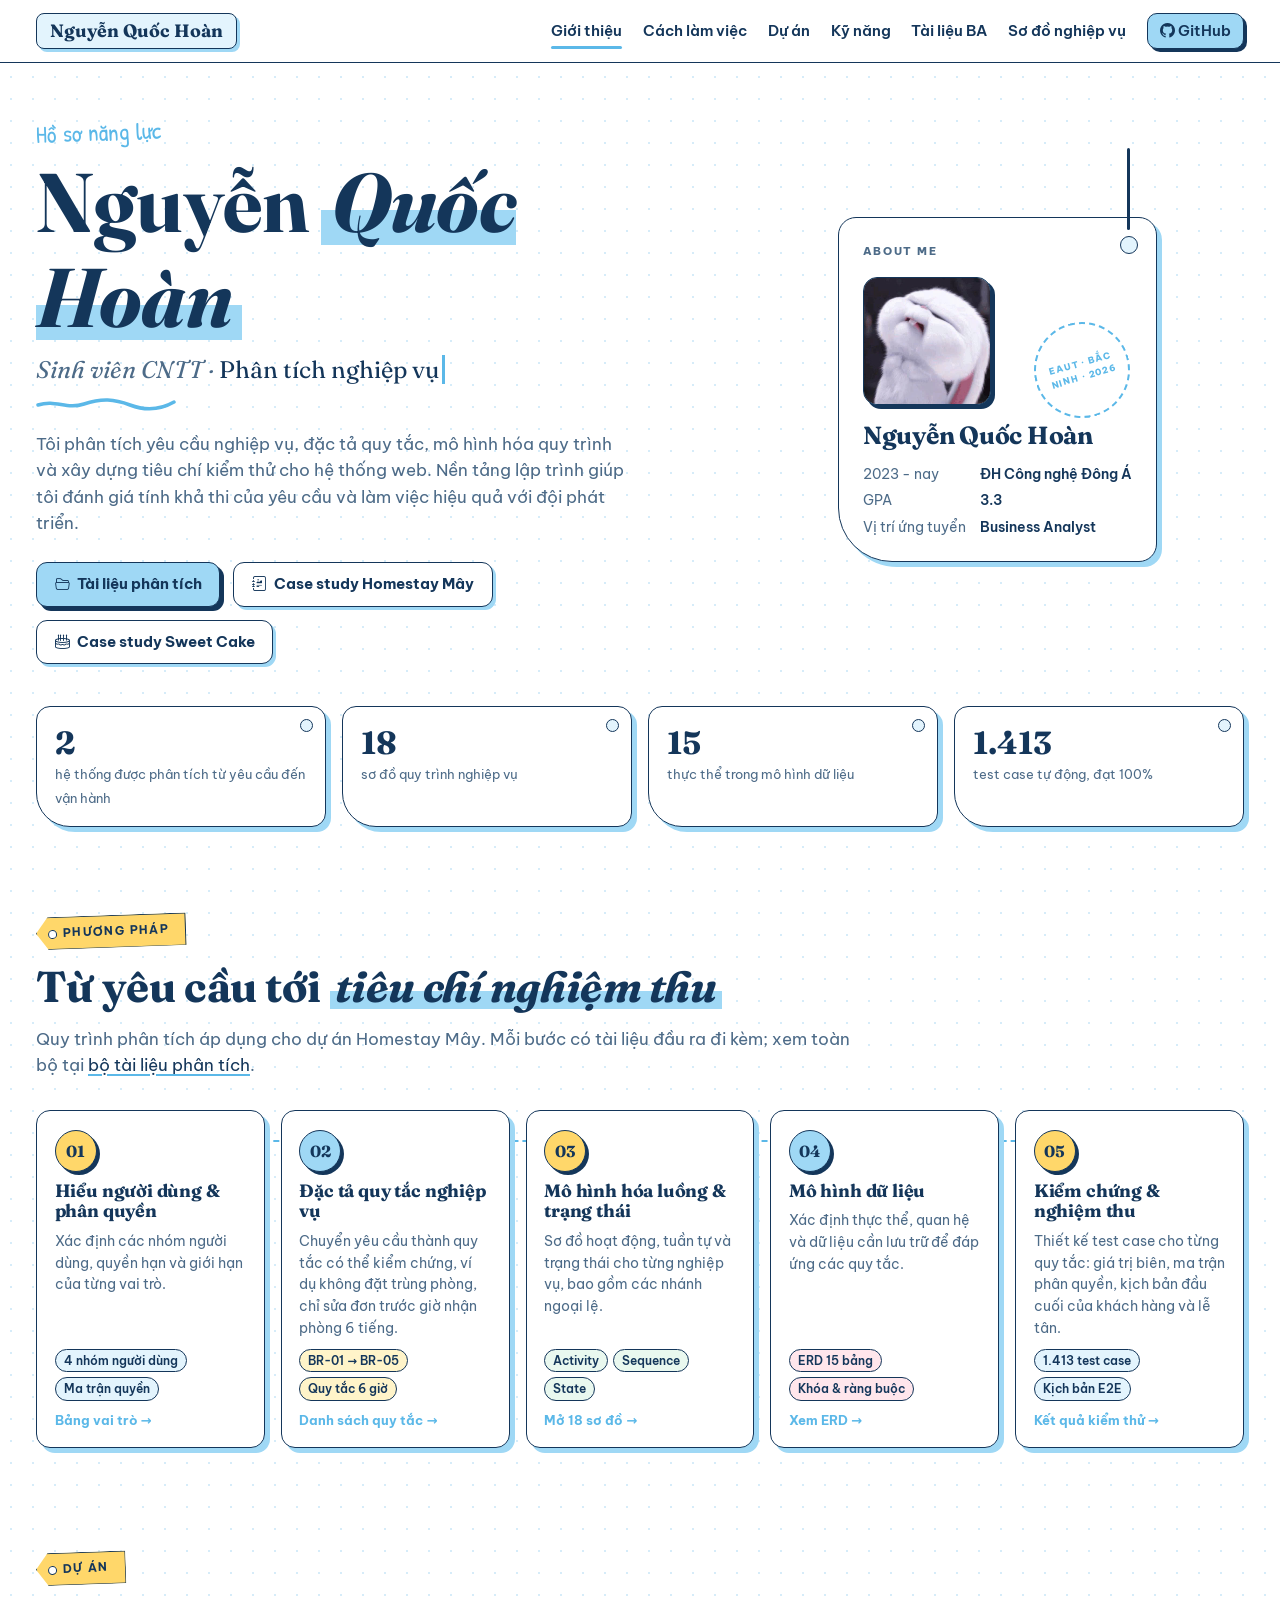
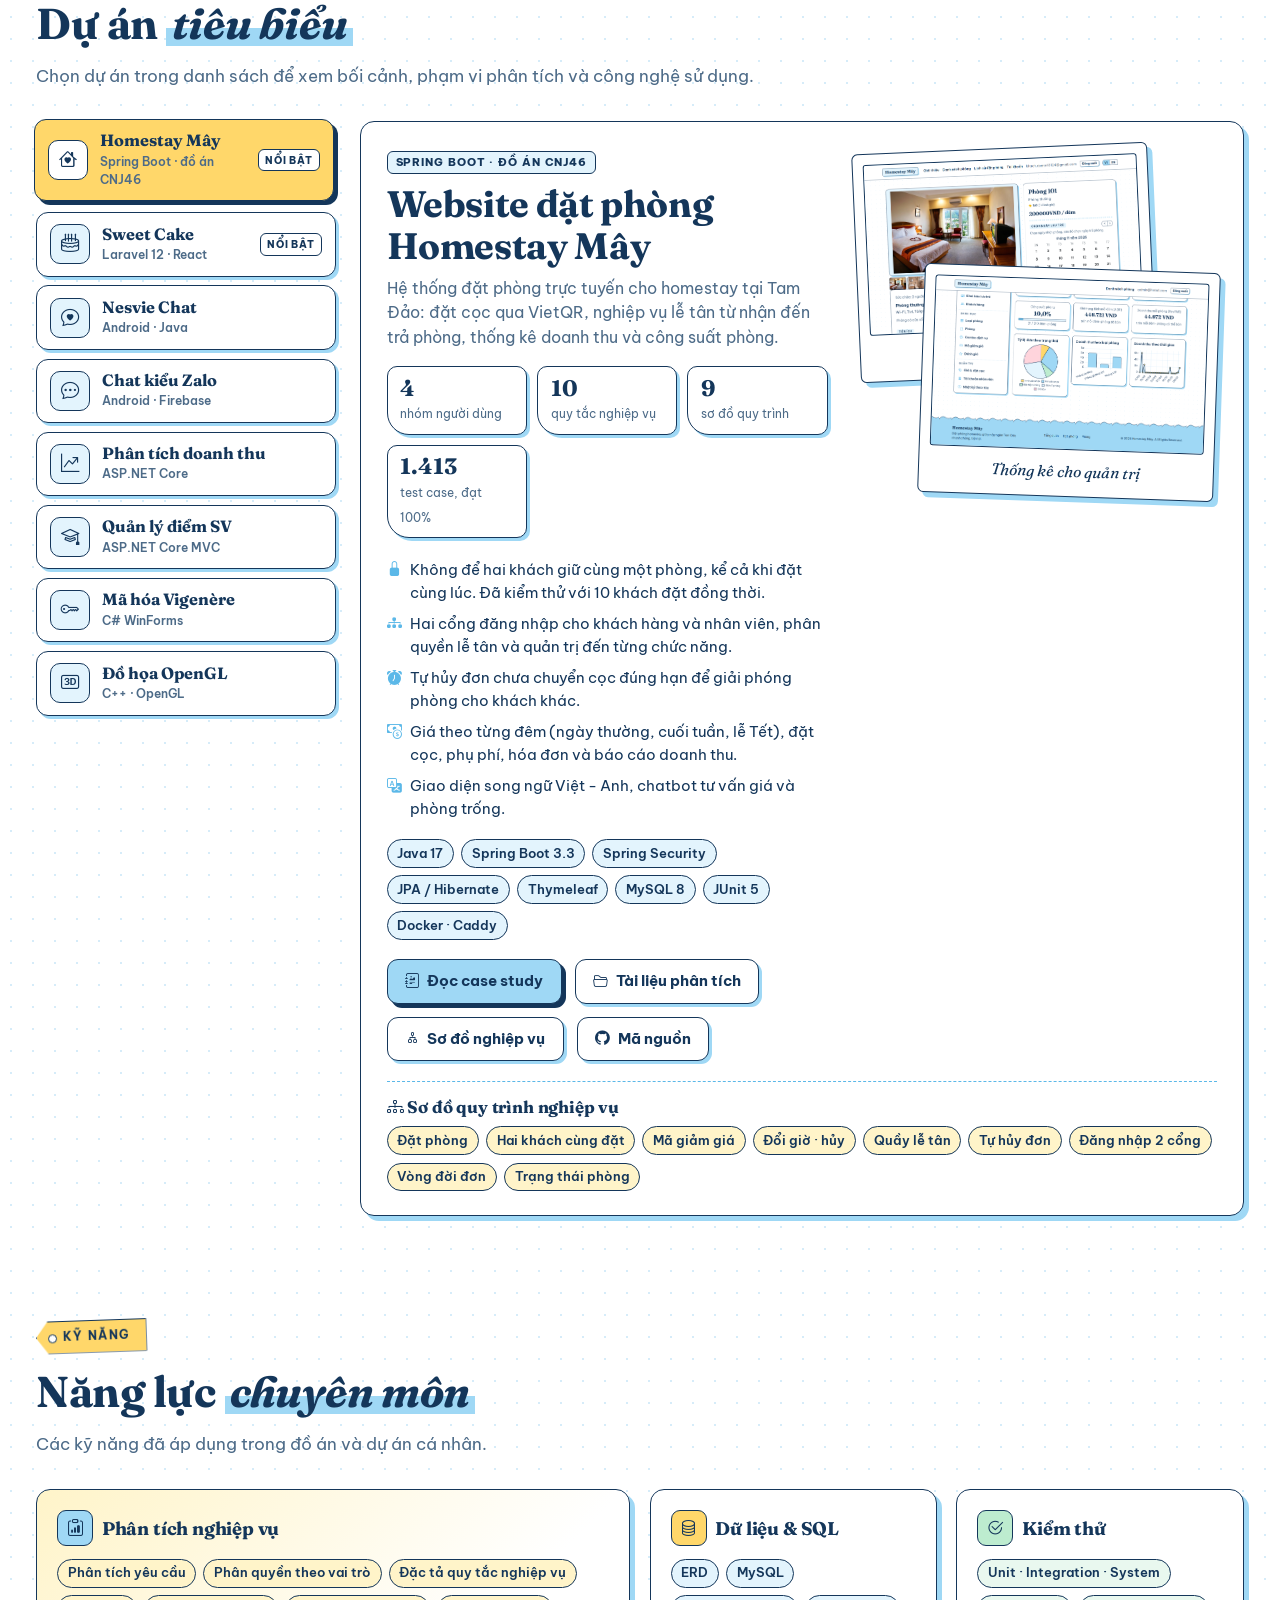
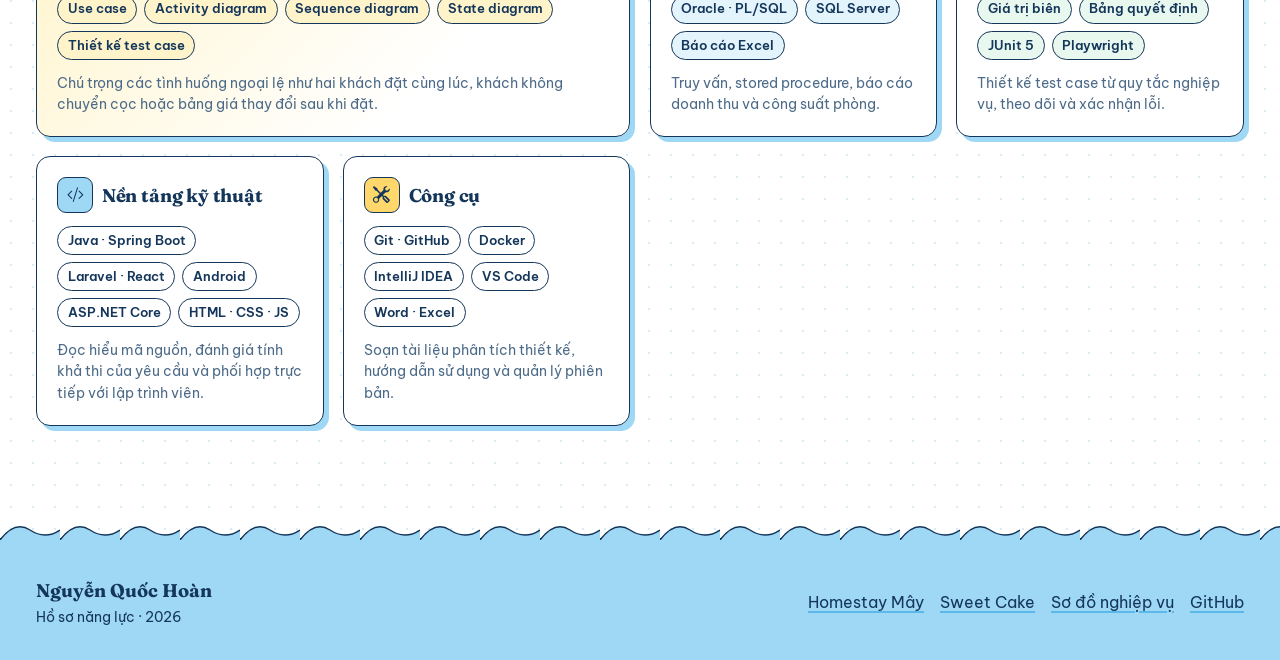
==== index.html @ 7da5fbe1 "Anh xem truoc khi chia se link (og-cover 1200x630) Co-Authored-By: Claude Opus 5.5 <noreply@anthropi" ====
<!DOCTYPE html>
<html lang="vi">
<head>
<meta charset="UTF-8">
<meta name="viewport" content="width=device-width, initial-scale=1">
<title>Nguyễn Quốc Hoàn · Hồ sơ năng lực</title>
<meta name="description" content="Phân tích yêu cầu, mô hình hóa quy trình, đặc tả và kiểm thử">
<meta property="og:type" content="website">
<meta property="og:title" content="Nguyễn Quốc Hoàn · Business Analyst">
<meta property="og:description" content="Phân tích yêu cầu, mô hình hóa quy trình, đặc tả và kiểm thử">
<meta property="og:url" content="https://ngynquchn2511.github.io/">
<meta property="og:image" content="https://ngynquchn2511.github.io/assets/img/og-cover.png">
<meta property="og:image:width" content="1200">
<meta property="og:image:height" content="630">
<meta name="twitter:card" content="summary_large_image">
<link rel="preconnect" href="https://fonts.googleapis.com">
<link href="https://fonts.googleapis.com/css2?family=Fraunces:ital,opsz,wght@0,9..144,600;0,9..144,700;1,9..144,600;1,9..144,700&family=Be+Vietnam+Pro:wght@400;500;600;700;800&family=Patrick+Hand&display=swap" rel="stylesheet">
<link href="https://cdn.jsdelivr.net/npm/bootstrap-icons@1.11.3/font/bootstrap-icons.min.css" rel="stylesheet">
<link href="assets/css/site.css" rel="stylesheet">
<style>
    /* ---------- Hero ---------- */
    .hero { display: grid; grid-template-columns: minmax(0, 1.15fr) minmax(0, .85fr); gap: 3rem; align-items: center; padding: 3.2rem 0 2.6rem; scroll-margin-top: 80px; }
    @media (max-width: 900px) { .hero { grid-template-columns: 1fr; min-height: 0; gap: 2.4rem; } }
    .hello { font-family: var(--hand); font-size: 1.5rem; color: var(--baby-deep); transform: rotate(-2deg); display: inline-block; }
    .hero h1 { font-size: clamp(2.7rem, 7vw, 5.2rem); margin: .2rem 0 .3rem; }
    .role { font-family: var(--display); font-style: italic; font-size: clamp(1.15rem, 2.4vw, 1.5rem); color: var(--ink-soft); }
    .typing { color: var(--ink); font-style: normal; border-right: 3px solid var(--baby-deep); padding-right: 3px; animation: caret .8s step-end infinite; }
    @keyframes caret { 50% { border-color: transparent; } }
    .hero p.lead { font-size: 1.07rem; color: var(--ink-soft); max-width: 590px; margin: 1.2rem 0 1.6rem; }
    .hero p.lead b { color: var(--ink); }
    .ctas { display: flex; flex-wrap: wrap; gap: .8rem; }

    /* The sinh vien kieu the chia khoa phong */
    .idcard { position: relative; max-width: 380px; margin: 0 auto; padding: 1.6rem 1.5rem 1.4rem; border-radius: 18px 18px 18px 54px; transform: rotate(2deg); }
    .idcard::before { content: ''; position: absolute; top: 18px; right: 18px; width: 16px; height: 16px; border-radius: 50%; border: var(--line); background: var(--baby-soft); }
    .idcard .strap { position: absolute; top: -70px; right: 26px; width: 3px; height: 82px; background: var(--ink); border-radius: 2px; }
    .idcard .hd { font-size: .7rem; font-weight: 800; letter-spacing: .14em; text-transform: uppercase; color: var(--ink-soft); }
    .avatar { width: 128px; height: 128px; margin: 1rem 0 1rem; border: var(--line); border-radius: 14px; background: var(--baby);
        display: grid; place-items: center; font-family: var(--display); font-size: 3.2rem; font-weight: 700; box-shadow: 4px 4px 0 var(--ink); overflow: hidden; }
    .avatar img { width: 100%; height: 100%; object-fit: cover; }
    .idcard h3 { font-size: 1.55rem; }
    .idcard dl { display: grid; grid-template-columns: auto 1fr; gap: .3rem .9rem; margin: .9rem 0 0; font-size: .88rem; }
    .idcard dt { color: var(--ink-soft); }
    .idcard dd { margin: 0; font-weight: 600; }
    .idcard .stamp { position: absolute; right: 26px; top: 104px; width: 96px; height: 96px; border-radius: 50%; display: grid; place-items: center; text-align: center;
        padding: 12px; font-size: .56rem; font-weight: 800; letter-spacing: .12em; color: var(--baby-deep); border: 2.5px dashed var(--baby-deep);
        background: rgba(255,255,255,.88); transform: rotate(-16deg); }

    /* ---------- Ky nang ---------- */
    .skills { display: grid; grid-template-columns: repeat(auto-fit, minmax(270px, 1fr)); gap: 1.2rem; }
    .skill { padding: 1.25rem 1.25rem 1.3rem; }
    .skill h3 { font-size: 1.15rem; display: flex; align-items: center; gap: .55rem; margin-bottom: .8rem; }
    .skill h3 i { width: 36px; height: 36px; display: grid; place-items: center; border-radius: 9px; border: var(--line); background: var(--baby); font-size: 1.05rem; }
    .skill:nth-child(3n+2) h3 i { background: var(--sun); }
    .skill:nth-child(3n) h3 i { background: var(--mint); }
    .skill p { font-size: .86rem; color: var(--ink-soft); margin: .8rem 0 0; }

    /* ---------- Du an noi bat ---------- */
    .feature { display: grid; grid-template-columns: minmax(0, 1fr) minmax(0, 1fr); gap: 2rem; padding: 1.6rem; align-items: center; }
    @media (max-width: 900px) { .feature { grid-template-columns: 1fr; } }
    .feature h3 { font-size: clamp(1.8rem, 3.6vw, 2.4rem); margin: .6rem 0 .5rem; }
    .feature p { color: var(--ink-soft); margin: 0 0 1rem; }
    .feature ul { list-style: none; padding: 0; margin: 0 0 1.3rem; display: grid; gap: .5rem; font-size: .93rem; }
    .feature li { display: grid; grid-template-columns: auto 1fr; gap: .55rem; }
    .feature li i { color: var(--baby-deep); }
    .feature .shots { position: relative; min-height: 340px; }
    .feature .shots .polaroid { position: absolute; width: 78%; }
    .feature .shots .a { left: 0; top: 0; transform: rotate(-3deg); }
    .feature .shots .b { right: 0; bottom: 0; transform: rotate(2.5deg); }
    @media (max-width: 560px) { .feature .shots { min-height: 250px; } }

    /* ---------- Du an khac ---------- */
    .projects { display: grid; grid-template-columns: repeat(auto-fill, minmax(280px, 1fr)); gap: 1.3rem; }
    .proj { position: relative; padding: 1.3rem 1.25rem 1.2rem; display: flex; flex-direction: column; gap: .65rem; transition: transform .2s, box-shadow .2s; }
    .proj:hover { transform: translate(-3px, -3px); box-shadow: var(--pop-hover); }
    .proj .top-row { display: flex; align-items: center; justify-content: space-between; gap: .5rem; }
    .proj .ic { width: 44px; height: 44px; display: grid; place-items: center; border-radius: 11px; border: var(--line); font-size: 1.25rem; background: var(--baby-soft); }
    .proj h3 { font-size: 1.2rem; }
    .proj p { margin: 0; font-size: .9rem; color: var(--ink-soft); flex: 1; }
    .proj .chips { gap: .35rem; }
    .proj .chip { font-size: .72rem; padding: .14rem .5rem; }
    .proj a.more { font-size: .82rem; font-weight: 700; text-decoration: none; color: var(--baby-deep); }

    /* ---------- Hoc van + lien he ---------- */
    .two { display: grid; grid-template-columns: repeat(auto-fit, minmax(300px, 1fr)); gap: 1.3rem; }
    .edu { padding: 1.4rem 1.4rem 1.3rem; }
    .edu .yr { font-family: var(--hand); font-size: 1.15rem; color: var(--baby-deep); }
    .edu h3 { font-size: 1.3rem; margin: .2rem 0 .3rem; }
    .edu p { margin: 0; color: var(--ink-soft); font-size: .93rem; }
    .contact { padding: 1.4rem; }
    .contact h3 { font-size: 1.3rem; margin-bottom: .9rem; }
    .contact a.row { display: flex; align-items: center; gap: .8rem; padding: .7rem .8rem; margin-bottom: .6rem; border: var(--line); border-radius: 11px;
        text-decoration: none; background: var(--paper); box-shadow: 3px 3px 0 var(--baby); transition: transform .12s, box-shadow .12s, background .15s; }
    .contact a.row:hover { background: var(--baby-soft); transform: translate(-2px, -2px); box-shadow: 5px 5px 0 var(--baby-deep); color: var(--ink); }
    .contact a.row i { font-size: 1.2rem; width: 26px; text-align: center; }
    .contact a.row span { font-weight: 600; word-break: break-all; }
    .contact a.row small { display: block; font-weight: 500; color: var(--ink-soft); font-size: .76rem; }

    /* ---------- Chon du an ---------- */
    .pj { display: grid; grid-template-columns: 300px minmax(0, 1fr); gap: 1.5rem; align-items: start; }
    @media (max-width: 900px) { .pj { grid-template-columns: 1fr; } }
    .pj-list { display: grid; gap: .55rem; position: sticky; top: 80px; }
    @media (max-width: 900px) { .pj-list { position: static; display: flex; overflow-x: auto; padding-bottom: .4rem; } }
    .pj-btn { font: inherit; text-align: left; display: grid; grid-template-columns: auto 1fr auto; gap: .1rem .75rem; align-items: center; padding: .7rem .8rem;
        background: var(--paper); color: var(--ink); border: var(--line); border-radius: 12px; box-shadow: 3px 3px 0 var(--baby); cursor: pointer;
        transition: transform .12s, box-shadow .12s, background .15s; }
    @media (max-width: 900px) { .pj-btn { flex: none; min-width: 230px; } }
    .pj-btn:hover { background: var(--baby-soft); transform: translate(-1px, -1px); box-shadow: 4px 4px 0 var(--baby-deep); }
    .pj-btn[aria-selected="true"] { background: var(--sun); box-shadow: 4px 4px 0 var(--ink); transform: translate(-2px, -2px); }
    .pj-btn .ic { grid-row: span 2; width: 40px; height: 40px; display: grid; place-items: center; border: var(--line); border-radius: 10px; background: var(--baby-soft); font-size: 1.15rem; }
    .pj-btn[aria-selected="true"] .ic { background: var(--paper); }
    .pj-btn b { font-family: var(--display); font-size: 1.02rem; line-height: 1.2; }
    .pj-btn small { font-size: .74rem; color: var(--ink-soft); font-weight: 600; }
    .pj-btn .star { grid-row: span 2; font-size: .62rem; font-weight: 800; letter-spacing: .08em; text-transform: uppercase; padding: .15rem .4rem; border: 1.5px solid var(--ink); border-radius: 6px; background: var(--paper); }
    .pj-view { padding: 1.6rem 1.6rem 1.5rem; min-height: 420px; }
    .pj-view .in { animation: pjIn .45s cubic-bezier(.2, .8, .2, 1); }
    @keyframes pjIn { from { opacity: 0; transform: translateY(14px); } }
    @media (prefers-reduced-motion: reduce) { .pj-view .in { animation: none; } }
    .pj-top { display: grid; grid-template-columns: minmax(0, 1.1fr) minmax(0, .9fr); gap: 1.8rem; align-items: start; }
    @media (max-width: 1100px) { .pj-top { grid-template-columns: 1fr; } }
    .pj-view h3 { font-size: clamp(1.7rem, 3.2vw, 2.3rem); margin: .55rem 0 .5rem; }
    .pj-view .desc { color: var(--ink-soft); margin: 0 0 1rem; }
    .pj-view ul.pts { list-style: none; padding: 0; margin: 0 0 1.2rem; display: grid; gap: .5rem; font-size: .93rem; }
    .pj-view ul.pts li { display: grid; grid-template-columns: auto 1fr; gap: .55rem; }
    .pj-view ul.pts li i { color: var(--baby-deep); }
    .pj-view .nums { display: grid; grid-template-columns: repeat(auto-fit, minmax(105px, 1fr)); gap: .6rem; margin: 0 0 1.2rem; }
    .pj-view .num { padding: .55rem .8rem; border: var(--line); border-radius: 10px 10px 10px 22px; background: var(--paper); box-shadow: 3px 3px 0 var(--baby); }
    .pj-view .num b { display: block; font-family: var(--display); font-size: 1.4rem; line-height: 1.1; }
    .pj-view .num span { font-size: .74rem; color: var(--ink-soft); }
    .pj-view .flows { margin: 1.2rem 0 0; padding-top: 1rem; border-top: 1.5px dashed var(--baby-deep); }
    .pj-view .flows h4 { font-size: 1.05rem; margin-bottom: .6rem; }
    .pj-view .flows .chips a { text-decoration: none; }
    .pj-view .flows .chip:hover { background: var(--sun); }
    .pj-shots { position: relative; min-height: 320px; }
    .pj-shots .polaroid { position: absolute; width: 82%; }
    .pj-shots .polaroid:nth-child(1) { left: 0; top: 0; transform: rotate(-2.5deg); }
    .pj-shots .polaroid:nth-child(2) { right: 0; top: 120px; transform: rotate(2deg); }
    .pj-shots.one .polaroid { position: relative; width: 100%; }
    .pj-art { display: grid; place-items: center; min-height: 260px; border: var(--line); border-radius: 16px; background: var(--baby-soft);
        background-image: radial-gradient(var(--baby) 1.4px, transparent 1.4px); background-size: 18px 18px; box-shadow: var(--pop); }
    .pj-art i { font-size: 4.4rem; width: 130px; height: 130px; display: grid; place-items: center; border: var(--line); border-radius: 26px; background: var(--paper);
        box-shadow: 6px 6px 0 var(--ink); transform: rotate(-4deg); }
    .pj-art span { margin-top: 1rem; font-family: var(--hand); font-size: 1.3rem; }

    /* ---------- Cach lam viec: 5 buoc ---------- */
    .steps { list-style: none; margin: 0; padding: 0; display: grid; grid-template-columns: repeat(5, minmax(0, 1fr)); gap: 1rem; position: relative; counter-reset: s; }
    .steps::before { content: ''; position: absolute; left: 4%; right: 4%; top: 30px; border-top: 2.5px dashed var(--baby-deep); z-index: 0; }
    @media (max-width: 1100px) { .steps { grid-template-columns: repeat(auto-fit, minmax(240px, 1fr)); } .steps::before { display: none; } }
    .step { position: relative; z-index: 1; padding: 1.2rem 1.1rem 1.1rem; display: flex; flex-direction: column; gap: .55rem; }
    .step .no { width: 42px; height: 42px; display: grid; place-items: center; border: var(--line); border-radius: 50%; background: var(--sun);
        font-family: var(--display); font-weight: 700; box-shadow: 3px 3px 0 var(--ink); }
    .step:nth-child(even) .no { background: var(--baby); }
    .step h3 { font-size: 1.12rem; }
    .step p { margin: 0; font-size: .88rem; color: var(--ink-soft); flex: 1; }
    .step .chips { gap: .3rem; }
    .step .chip { font-size: .72rem; padding: .12rem .5rem; }
    .step .more { font-size: .82rem; font-weight: 700; color: var(--baby-deep); text-decoration: none; }
    .step .more:hover { text-decoration: underline; }
    .skill.main { grid-column: span 2; background: linear-gradient(135deg, var(--sun-soft), #fff 70%); }
    @media (max-width: 700px) { .skill.main { grid-column: auto; } }
</style>
</head>
<body>

<header class="top">
    <div class="wrap">
        <a class="brand" href="index.html">Nguyễn Quốc Hoàn</a>
        <button class="btn sm menu-btn" aria-label="Mở menu" onclick="document.querySelector('.nav').classList.toggle('open')"><i class="bi bi-list"></i></button>
        <nav class="nav">
            <a href="#gioi-thieu" class="on">Giới thiệu</a>
            <a href="#cach-lam">Cách làm việc</a>
            <a href="#du-an">Dự án</a>
            <a href="#ky-nang">Kỹ năng</a>
            <a href="tai-lieu-phan-tich.html">Tài liệu BA</a>
            <a href="so-do/luong-dat-phong.html">Sơ đồ nghiệp vụ</a>
            <a class="gh" href="https://github.com/ngynquchn2511" target="_blank" rel="noopener"><i class="bi bi-github"></i> GitHub</a>
        </nav>
    </div>
</header>

<main>
<div class="wrap">
    <!-- ================= 1. HERO: minh la ai, lam duoc gi ================= -->
    <section class="hero" id="gioi-thieu">
        <div>
            <span class="hello">Hồ sơ năng lực</span>
            <h1>Nguyễn <span class="hl">Quốc Hoàn</span></h1>
            <div class="role">Sinh viên CNTT · <span class="typing" id="typing">Thu thập yêu cầu</span></div>
            <div class="divider"></div>
            <p class="lead">
                Tôi phân tích yêu cầu nghiệp vụ, đặc tả quy tắc, mô hình hóa quy trình và xây dựng tiêu chí
                kiểm thử cho hệ thống web. Nền tảng lập trình giúp tôi đánh giá tính khả thi của yêu cầu
                và làm việc hiệu quả với đội phát triển.
            </p>
            <div class="ctas">
                <a class="btn primary" href="tai-lieu-phan-tich.html"><i class="bi bi-folder2-open"></i>Tài liệu phân tích</a>
                <a class="btn" href="homestay-may.html"><i class="bi bi-journal-richtext"></i>Case study Homestay Mây</a>
                <a class="btn" href="sweet-cake.html"><i class="bi bi-cake2"></i>Case study Sweet Cake</a>
            </div>
        </div>
        <div class="card idcard reveal">
            <span class="strap"></span>
            <div class="hd">About me</div>
            <div class="avatar"><img src="assets/img/avatar.jpg" alt="Ảnh đại diện Nguyễn Quốc Hoàn"></div>
            <h3>Nguyễn Quốc Hoàn</h3>
            <dl>
                <dt>2023 - nay</dt><dd>ĐH Công nghệ Đông Á</dd>
                <dt>GPA</dt><dd>3.3</dd>
                <dt>Vị trí ứng tuyển</dt><dd>Business Analyst</dd>
            </dl>
            <div class="stamp">EAUT · BẮC NINH · 2026</div>
        </div>
    </section>

    <!-- ================= 2. SO LIEU: bang chung nhanh ================= -->
    <section>
        <div class="keys reveal">
            <div class="key"><b>2</b><span>hệ thống được phân tích từ yêu cầu đến vận hành</span></div>
            <div class="key"><b>18</b><span>sơ đồ quy trình nghiệp vụ</span></div>
            <div class="key"><b>15</b><span>thực thể trong mô hình dữ liệu</span></div>
            <div class="key"><b>1.413</b><span>test case tự động, đạt 100%</span></div>
        </div>
    </section>

    <!-- ================= 3. CACH LAM VIEC: quy trinh phan tich + bang chung ================= -->
    <section class="block" id="cach-lam">
        <div class="sec-head reveal">
            <span class="eyebrow">Phương pháp</span>
            <h2>Từ yêu cầu tới <span class="hl">tiêu chí nghiệm thu</span></h2>
            <p>Quy trình phân tích áp dụng cho dự án Homestay Mây. Mỗi bước có tài liệu đầu ra đi kèm; xem toàn bộ tại <a href="tai-lieu-phan-tich.html">bộ tài liệu phân tích</a>.</p>
        </div>
        <ol class="steps">
            <li class="card step reveal">
                <span class="no">01</span>
                <h3>Hiểu người dùng & phân quyền</h3>
                <p>Xác định các nhóm người dùng, quyền hạn và giới hạn của từng vai trò.</p>
                <div class="chips"><span class="chip b">4 nhóm người dùng</span><span class="chip b">Ma trận quyền</span></div>
                <a class="more" href="homestay-may.html#nguoi-dung">Bảng vai trò →</a>
            </li>
            <li class="card step reveal">
                <span class="no">02</span>
                <h3>Đặc tả quy tắc nghiệp vụ</h3>
                <p>Chuyển yêu cầu thành quy tắc có thể kiểm chứng, ví dụ không đặt trùng phòng, chỉ sửa đơn trước giờ nhận phòng 6 tiếng.</p>
                <div class="chips"><span class="chip y">BR-01 → BR-05</span><span class="chip y">Quy tắc 6 giờ</span></div>
                <a class="more" href="homestay-may.html#quy-tac">Danh sách quy tắc →</a>
            </li>
            <li class="card step reveal">
                <span class="no">03</span>
                <h3>Mô hình hóa luồng & trạng thái</h3>
                <p>Sơ đồ hoạt động, tuần tự và trạng thái cho từng nghiệp vụ, bao gồm các nhánh ngoại lệ.</p>
                <div class="chips"><span class="chip g">Activity</span><span class="chip g">Sequence</span><span class="chip g">State</span></div>
                <a class="more" href="so-do/luong-dat-phong.html">Mở 18 sơ đồ →</a>
            </li>
            <li class="card step reveal">
                <span class="no">04</span>
                <h3>Mô hình dữ liệu</h3>
                <p>Xác định thực thể, quan hệ và dữ liệu cần lưu trữ để đáp ứng các quy tắc.</p>
                <div class="chips"><span class="chip r">ERD 15 bảng</span><span class="chip r">Khóa & ràng buộc</span></div>
                <a class="more" href="homestay-may.html#du-lieu">Xem ERD →</a>
            </li>
            <li class="card step reveal">
                <span class="no">05</span>
                <h3>Kiểm chứng & nghiệm thu</h3>
                <p>Thiết kế test case cho từng quy tắc: giá trị biên, ma trận phân quyền, kịch bản đầu cuối của khách hàng và lễ tân.</p>
                <div class="chips"><span class="chip b">1.413 test case</span><span class="chip b">Kịch bản E2E</span></div>
                <a class="more" href="homestay-may.html#kiem-thu">Kết quả kiểm thử →</a>
            </li>
        </ol>
    </section>

    <!-- ================= 4. DU AN: chon du an nao thi hien du an do ================= -->
    <section class="block" id="du-an">
        <div class="sec-head reveal">
            <span class="eyebrow">Dự án</span>
            <h2>Dự án <span class="hl">tiêu biểu</span></h2>
            <p>Chọn dự án trong danh sách để xem bối cảnh, phạm vi phân tích và công nghệ sử dụng.</p>
        </div>
        <div class="pj">
            <div class="pj-list" role="tablist" aria-label="Danh sách dự án" id="pjList"></div>
            <div class="card pj-view" id="pjView" role="tabpanel" aria-live="polite"></div>
        </div>
    </section>

    <!-- ================= 5. KY NANG: phan tich truoc, ky thuat sau ================= -->
    <section class="block" id="ky-nang">
        <div class="sec-head reveal">
            <span class="eyebrow">Kỹ năng</span>
            <h2>Năng lực <span class="hl">chuyên môn</span></h2>
            <p>Các kỹ năng đã áp dụng trong đồ án và dự án cá nhân.</p>
        </div>
        <div class="skills">
            <div class="card skill main reveal">
                <h3><i class="bi bi-clipboard-data"></i>Phân tích nghiệp vụ</h3>
                <div class="chips"><span class="chip y">Phân tích yêu cầu</span><span class="chip y">Phân quyền theo vai trò</span><span class="chip y">Đặc tả quy tắc nghiệp vụ</span><span class="chip y">Use case</span><span class="chip y">Activity diagram</span><span class="chip y">Sequence diagram</span><span class="chip y">State diagram</span><span class="chip y">Thiết kế test case</span></div>
                <p>Chú trọng các tình huống ngoại lệ như hai khách đặt cùng lúc, khách không chuyển cọc hoặc bảng giá thay đổi sau khi đặt.</p>
            </div>
            <div class="card skill reveal">
                <h3><i class="bi bi-database"></i>Dữ liệu & SQL</h3>
                <div class="chips"><span class="chip b">ERD</span><span class="chip b">MySQL</span><span class="chip b">Oracle · PL/SQL</span><span class="chip b">SQL Server</span><span class="chip b">Báo cáo Excel</span></div>
                <p>Truy vấn, stored procedure, báo cáo doanh thu và công suất phòng.</p>
            </div>
            <div class="card skill reveal">
                <h3><i class="bi bi-check2-circle"></i>Kiểm thử</h3>
                <div class="chips"><span class="chip g">Unit · Integration · System</span><span class="chip g">Giá trị biên</span><span class="chip g">Bảng quyết định</span><span class="chip g">JUnit 5</span><span class="chip g">Playwright</span></div>
                <p>Thiết kế test case từ quy tắc nghiệp vụ, theo dõi và xác nhận lỗi.</p>
            </div>
            <div class="card skill reveal">
                <h3><i class="bi bi-code-slash"></i>Nền tảng kỹ thuật</h3>
                <div class="chips"><span class="chip">Java · Spring Boot</span><span class="chip">Laravel · React</span><span class="chip">Android</span><span class="chip">ASP.NET Core</span><span class="chip">HTML · CSS · JS</span></div>
                <p>Đọc hiểu mã nguồn, đánh giá tính khả thi của yêu cầu và phối hợp trực tiếp với lập trình viên.</p>
            </div>
            <div class="card skill reveal">
                <h3><i class="bi bi-tools"></i>Công cụ</h3>
                <div class="chips"><span class="chip">Git · GitHub</span><span class="chip">Docker</span><span class="chip">IntelliJ IDEA</span><span class="chip">VS Code</span><span class="chip">Word · Excel</span></div>
                <p>Soạn tài liệu phân tích thiết kế, hướng dẫn sử dụng và quản lý phiên bản.</p>
            </div>
        </div>
    </section>

</div>
</main>

<footer class="foot">
    <div class="wrap">
        <div><b>Nguyễn Quốc Hoàn</b><div style="font-size:.9rem">Hồ sơ năng lực · 2026</div></div>
        <div style="display:flex;gap:1rem;flex-wrap:wrap">
            <a href="homestay-may.html">Homestay Mây</a>
            <a href="sweet-cake.html">Sweet Cake</a>
            <a href="so-do/luong-dat-phong.html">Sơ đồ nghiệp vụ</a>
            <a href="https://github.com/ngynquchn2511" target="_blank" rel="noopener">GitHub</a>
        </div>
    </div>
</footer>

<script>
// Mo trang la vao thang phan gioi thieu (khong giu vi tri cuon cu khi tai lai)
if (!location.hash) { if ('scrollRestoration' in history) history.scrollRestoration = 'manual'; scrollTo(0, 0); }
</script>
<script src="assets/js/site.js"></script>
<script>
// ===== Thong tin lien he: dien vao day, o nao de trong se an =====
const ME = {
    email: '',   // VD: 'ten@gmail.com'
    phone: '',   // VD: '0912 345 678'
    cv: '',      // VD: 'assets/cv.pdf'
};
(() => {
    const set = (id, href, text, sub) => {
        const a = document.getElementById(id);
        if (!a || !href) return;
        a.href = href; a.hidden = false;
        if (text) a.querySelector('span').innerHTML = `${text}<small>${sub}</small>`;
    };
    set('ct-email', ME.email && 'mailto:' + ME.email, ME.email, 'Email');
    set('ct-phone', ME.phone && 'tel:' + ME.phone.replace(/\s/g, ''), ME.phone, 'Điện thoại / Zalo');
    set('ct-cv', ME.cv);

    // Chu chay o dong vai tro
    const el = document.getElementById('typing');
    const words = ['Thu thập yêu cầu', 'Phân tích nghiệp vụ', 'Viết User Story', 'Vẽ Use Case', 'Mô hình hóa quy trình (BPMN)', 'Thiết kế dữ liệu (ERD)', 'Viết tài liệu SRS', 'Thiết kế wireframe', 'Viết test case và UAT'];
    if (matchMedia('(prefers-reduced-motion: reduce)').matches) return;
    let w = 0, i = words[0].length, del = true;
    setInterval(() => {
        const word = words[w];
        if (del) { i--; if (i <= 0) { del = false; w = (w + 1) % words.length; } }
        else { i++; if (i >= words[w].length) { del = true; i = words[w].length + 18; } }
        el.textContent = words[w].slice(0, Math.max(0, Math.min(i, words[w].length))) || ' ';
    }, 70);
})();
</script>

<script>
// ===== Danh sach du an: bam ten du an nao thi hien du an do =====
const PROJECTS = [
    { id: 'homestay-may', name: 'Homestay Mây', icon: 'bi-house-heart', kind: 'Spring Boot · đồ án CNJ46', star: 'Nổi bật',
      title: 'Website đặt phòng Homestay Mây',
      desc: 'Hệ thống đặt phòng trực tuyến cho homestay tại Tam Đảo: đặt cọc qua VietQR, nghiệp vụ lễ tân từ nhận đến trả phòng, thống kê doanh thu và công suất phòng.',
      nums: [['4', 'nhóm người dùng'], ['10', 'quy tắc nghiệp vụ'], ['9', 'sơ đồ quy trình'], ['1.413', 'test case, đạt 100%']],
      pts: [
        ['bi-lock-fill', 'Không để hai khách giữ cùng một phòng, kể cả khi đặt cùng lúc. Đã kiểm thử với 10 khách đặt đồng thời.'],
        ['bi-diagram-3-fill', 'Hai cổng đăng nhập cho khách hàng và nhân viên, phân quyền lễ tân và quản trị đến từng chức năng.'],
        ['bi-alarm-fill', 'Tự hủy đơn chưa chuyển cọc đúng hạn để giải phóng phòng cho khách khác.'],
        ['bi-cash-coin', 'Giá theo từng đêm (ngày thường, cuối tuần, lễ Tết), đặt cọc, phụ phí, hóa đơn và báo cáo doanh thu.'],
        ['bi-translate', 'Giao diện song ngữ Việt - Anh, chatbot tư vấn giá và phòng trống.'],
      ],
      stack: ['Java 17', 'Spring Boot 3.3', 'Spring Security', 'JPA / Hibernate', 'Thymeleaf', 'MySQL 8', 'JUnit 5', 'Docker · Caddy'],
      shots: [['assets/img/hm/chi-tiet-phong.png', 'Chi tiết phòng'], ['assets/img/hm/kpi.png', 'Thống kê cho quản trị']],
      links: [['Đọc case study', 'homestay-may.html', 'bi-journal-richtext', 1], ['Tài liệu phân tích', 'tai-lieu-phan-tich.html', 'bi-folder2-open'], ['Sơ đồ nghiệp vụ', 'so-do/luong-dat-phong.html#dat-phong', 'bi-diagram-2'], ['Mã nguồn', 'https://github.com/ngynquchn2511/hotel-booking-with-java', 'bi-github']],
      flows: [['Đặt phòng', 'dat-phong'], ['Hai khách cùng đặt', 'hai-khach'], ['Mã giảm giá', 'ma-giam-gia'], ['Đổi giờ · hủy', 'sua-huy'], ['Quầy lễ tân', 'quay-le-tan'], ['Tự hủy đơn', 'tu-huy'], ['Đăng nhập 2 cổng', 'dang-nhap'], ['Vòng đời đơn', 'vong-doi-don'], ['Trạng thái phòng', 'trang-thai-phong']] },
    { id: 'sweet-cake', name: 'Sweet Cake', icon: 'bi-cake2', kind: 'Laravel 12 · React', star: 'Nổi bật',
      title: 'Sweet Bakery: website bán bánh',
      desc: 'Cửa hàng bánh trực tuyến với giỏ hàng, danh sách yêu thích, thanh toán khi nhận hàng hoặc qua ví MoMo, mã khuyến mãi và kênh hỏi đáp. Trang quản trị có báo cáo, phân tích giỏ hàng và nhật ký thao tác.',
      nums: [['16', 'thực thể dữ liệu'], ['7', 'trạng thái đơn hàng'], ['2', 'phương thức thanh toán'], ['9', 'sơ đồ quy trình']],
      pts: [
        ['bi-bag-check-fill', 'Một quy trình đặt hàng thống nhất cho thanh toán khi nhận hàng và qua MoMo, kiểm tra tồn kho ngay lúc chốt đơn để không bán vượt số lượng.'],
        ['bi-shield-check', 'Chỉ ghi nhận đã thanh toán khi kết quả từ MoMo được xác thực chữ ký.'],
        ['bi-arrow-clockwise', 'Giỏ hàng tự cập nhật theo giá và tồn kho mới nhất trước khi hiển thị.'],
        ['bi-chat-left-text', 'Khách gửi câu hỏi không cần tài khoản, có giới hạn chống spam; quản trị trả lời qua email.'],
        ['bi-journal-text', 'Tách trạng thái đơn hàng và trạng thái thanh toán; mọi thay đổi của quản trị đều được ghi nhật ký.'],
      ],
      stack: ['PHP 8.2', 'Laravel 12', 'Inertia.js', 'React · Vite', 'Tailwind CSS', 'MySQL', 'MoMo API', 'PHPUnit', 'Vitest', 'Playwright'],
      shots: [['assets/img/sc/dang-nhap.png', 'Trang đăng nhập']],
      links: [['Đọc case study', 'sweet-cake.html', 'bi-journal-richtext', 1], ['Sơ đồ nghiệp vụ', 'so-do/luong-dat-phong.html#sc-dat-hang', 'bi-diagram-2'], ['Mã nguồn', 'https://github.com/ngynquchn2511/Sweet_Cake', 'bi-github']],
      flows: [['Thêm vào giỏ', 'sc-gio-hang'], ['Đồng bộ giỏ', 'sc-dong-bo'], ['Đặt hàng COD', 'sc-dat-hang'], ['Thanh toán MoMo', 'sc-momo'], ['Mã khuyến mãi', 'sc-khuyen-mai'], ['Hủy đơn', 'sc-huy-don'], ['Vòng đời đơn', 'sc-vong-doi'], ['Đăng nhập admin', 'sc-admin'], ['Hỏi đáp', 'sc-tin-nhan']] },
    { id: 'nesvie', name: 'Nesvie Chat', icon: 'bi-chat-heart', kind: 'Android · Java',
      title: 'Nesvie Chat', desc: 'Ứng dụng nhắn tin Android: đăng ký / đăng nhập (cả bằng Google), khung chat realtime.',
      pts: [['bi-google', 'Đăng nhập bằng Firebase Auth và Google Sign-In.'], ['bi-lightning-charge', 'Tin nhắn đồng bộ realtime qua Firebase Realtime Database.'], ['bi-image', 'Ảnh đại diện tròn, tải ảnh bằng Picasso.']],
      stack: ['Java', 'Android SDK', 'Firebase Auth', 'Realtime Database', 'Picasso'] },
    { id: 'zalo', name: 'Chat kiểu Zalo', icon: 'bi-chat-dots', kind: 'Android · Firebase',
      title: 'Chat kiểu Zalo', desc: 'Chat 1-1 realtime gửi chữ và ảnh, thông báo đẩy và quy tắc bảo mật Firestore.',
      pts: [['bi-chat-left-text', 'Chat 1-1 realtime: chữ + ảnh (Firebase Storage).'], ['bi-bell', 'Thông báo đẩy bằng FCM, gửi qua Cloud Functions.'], ['bi-shield-lock', 'Viết <code>firestore.rules</code> giới hạn ai đọc / ghi được cuộc trò chuyện.']],
      stack: ['Java', 'Android', 'Firestore', 'Storage', 'FCM', 'Cloud Functions'] },
    { id: 'profit', name: 'Phân tích doanh thu', icon: 'bi-graph-up-arrow', kind: 'ASP.NET Core',
      title: 'Phân tích doanh thu & lợi nhuận', desc: 'Web dashboard phân tích lợi nhuận theo khách hàng, biểu đồ trực quan và xuất báo cáo Excel.',
      pts: [['bi-bar-chart', 'Biểu đồ bằng Chart.js và ECharts.'], ['bi-file-earmark-excel', 'Xuất Excel bằng EPPlus.']],
      stack: ['C#', 'ASP.NET Core', 'Chart.js', 'ECharts', 'EPPlus', 'Bootstrap'] },
    { id: 'qldiem', name: 'Quản lý điểm SV', icon: 'bi-mortarboard', kind: 'ASP.NET Core MVC',
      title: 'Quản lý điểm sinh viên', desc: 'Ứng dụng web MVC quản lý điểm sinh viên, tách lớp Controller / Service / Model.',
      pts: [['bi-layers', 'Tách tầng Controllers · Services · Models · Views.']],
      stack: ['C#', 'ASP.NET Core MVC', 'SQL'] },
    { id: 'vigenere', name: 'Mã hóa Vigenère', icon: 'bi-key', kind: 'C# WinForms',
      title: 'Mã hóa Vigenère', desc: 'Ứng dụng desktop mã hóa / giải mã Vigenère cho môn An toàn bảo mật thông tin.',
      pts: [['bi-diagram-2', 'Tách lớp nghiệp vụ (BLL) khỏi giao diện WinForms.']],
      stack: ['C#', 'WinForms', '.NET'] },
    { id: 'opengl', name: 'Đồ họa OpenGL', icon: 'bi-badge-3d', kind: 'C++ · OpenGL',
      title: 'Đồ họa máy tính OpenGL', desc: 'Bài tập và đồ án môn Đồ họa máy tính.',
      pts: [['bi-bezier2', 'Cài đặt thuật toán vẽ đường Bresenham.'], ['bi-sun', 'Mô hình hệ Mặt Trời chuyển động.'], ['bi-lamp', 'Dựng cảnh 3D: phòng khách, cái bàn, cái quạt.']],
      stack: ['C++', 'OpenGL'] },
];
(() => {
    const list = document.getElementById('pjList'), view = document.getElementById('pjView');
    list.innerHTML = PROJECTS.map(p => `
        <button class="pj-btn" role="tab" id="tab-${p.id}" aria-controls="pjView" aria-selected="false" data-id="${p.id}">
            <span class="ic"><i class="bi ${p.icon}"></i></span><b>${p.name}</b>${p.star ? `<span class="star">${p.star}</span>` : '<span></span>'}<small>${p.kind}</small>
        </button>`).join('');
    const btns = [...list.querySelectorAll('.pj-btn')];
    const render = p => {
        const shots = p.shots
            ? `<div class="pj-shots ${p.shots.length === 1 ? 'one' : ''}">${p.shots.map(([src, cap]) => `<a class="polaroid" href="${src}" target="_blank" rel="noopener"><img src="${src}" alt="${cap}" loading="lazy"><div class="cap">${cap}</div></a>`).join('')}</div>`
            : `<div class="pj-art"><div style="text-align:center"><i class="bi ${p.icon}"></i><span>${p.kind}</span></div></div>`;
        view.innerHTML = `<div class="in">
            <div class="pj-top">
                <div>
                    <span class="tag">${p.kind}</span>
                    <h3>${p.title}</h3>
                    <p class="desc">${p.desc}</p>
                    ${p.nums ? `<div class="nums">${p.nums.map(([b, s]) => `<div class="num"><b>${b}</b><span>${s}</span></div>`).join('')}</div>` : ''}
                    <ul class="pts">${p.pts.map(([i, t]) => `<li><i class="bi ${i}"></i><span>${t}</span></li>`).join('')}</ul>
                    <div class="chips" style="margin-bottom:1.2rem">${p.stack.map(t => `<span class="chip b">${t}</span>`).join('')}</div>
                    ${p.links ? `<div class="ctas">${p.links.map(([t, h, i, pri]) => `<a class="btn ${pri ? 'primary' : ''}" href="${h}" ${h.startsWith('http') ? 'target="_blank" rel="noopener"' : ''}><i class="bi ${i}"></i>${t}</a>`).join('')}</div>` : ''}
                </div>
                ${shots}
            </div>
            ${p.flows ? `<div class="flows"><h4><i class="bi bi-diagram-3"></i> Sơ đồ quy trình nghiệp vụ</h4><div class="chips">${p.flows.map(([t, id]) => `<a class="chip y" href="so-do/luong-dat-phong.html#${id}">${t}</a>`).join('')}</div></div>` : ''}
        </div>`;
    };
    const select = (id, push) => {
        const p = PROJECTS.find(x => x.id === id) || PROJECTS[0];
        btns.forEach(b => { const on = b.dataset.id === p.id; b.setAttribute('aria-selected', on); b.tabIndex = on ? 0 : -1; });
        view.setAttribute('aria-labelledby', 'tab-' + p.id);
        render(p);
        if (push) history.replaceState(null, '', '#du-an/' + p.id);
    };
    btns.forEach((b, i) => {
        b.addEventListener('click', () => select(b.dataset.id, true));
        b.addEventListener('keydown', ev => {
            const d = ev.key === 'ArrowDown' || ev.key === 'ArrowRight' ? 1 : ev.key === 'ArrowUp' || ev.key === 'ArrowLeft' ? -1 : 0;
            if (d) { ev.preventDefault(); const n = btns[(i + d + btns.length) % btns.length]; n.focus(); select(n.dataset.id, true); }
        });
    });
    const m = location.hash.match(/^#du-an\/(.+)$/);
    select(m ? m[1] : PROJECTS[0].id);
    if (m) setTimeout(() => document.getElementById('du-an').scrollIntoView(), 50);
})();
</script>
</body>
</html>
---- assets/css/site.css ----
/* =====================================================================
   Theme "eaut" lay tu du an Homestay May: giay cham bi, muc navy,
   xanh baby lam diem nhan, bong do lech kieu nhan dan.
   ===================================================================== */
:root {
    --paper: #ffffff; --dot: #d6ecf9; --baby: #9fd8f5; --baby-soft: #e3f4fd; --baby-deep: #5bb8e8;
    --ink: #14365a; --ink-soft: #4d6b88; --sun: #ffd76a; --sun-soft: #fff4c9;
    --rose: #ff9fb2; --rose-soft: #ffe6ec; --red: #c2334d; --mint: #bdeccf; --mint-soft: #e9f8ef; --green: #1d8a4e;
    --line: 1.5px solid var(--ink); --pop: 5px 5px 0 var(--baby); --pop-hover: 8px 8px 0 var(--baby-deep);
    --display: 'Fraunces', Georgia, serif; --hand: 'Patrick Hand', 'Comic Sans MS', cursive;
    --mono: ui-monospace, 'Cascadia Code', Consolas, monospace;
}
* { box-sizing: border-box; }
html { scroll-behavior: smooth; scroll-padding-top: 80px; }
body { margin: 0; font-family: 'Be Vietnam Pro', system-ui, sans-serif; color: var(--ink); overflow-x: hidden; line-height: 1.55;
    background-color: var(--paper); background-image: radial-gradient(var(--dot) 1.3px, transparent 1.3px); background-size: 22px 22px; }
img { max-width: 100%; display: block; }
[hidden] { display: none !important; }
a { color: var(--ink); text-decoration-color: var(--baby-deep); text-decoration-thickness: 2px; text-underline-offset: 3px; }
a:hover { color: var(--baby-deep); }
code { font-family: var(--mono); font-size: .86em; background: var(--baby-soft); padding: .05em .35em; border-radius: 5px; }
h1, h2, h3, h4 { font-family: var(--display); letter-spacing: -.01em; line-height: 1.15; margin: 0; }
.wrap { max-width: 1240px; margin: 0 auto; padding: 0 16px; }
.muted { color: var(--ink-soft); }

/* ---------- Header: bien so cua phong ---------- */
.top { position: sticky; top: 0; z-index: 50; background: var(--paper); border-bottom: var(--line); }
.top .wrap { display: flex; align-items: center; justify-content: space-between; gap: 1rem; height: 62px; }
.brand { font-family: var(--display); font-weight: 700; font-size: 1.12rem; padding: .2rem .8rem; border: var(--line); border-radius: 8px;
    background: var(--baby-soft); box-shadow: 3px 3px 0 var(--baby); text-decoration: none; white-space: nowrap; }
.nav { display: flex; align-items: center; gap: 1.3rem; font-weight: 600; font-size: .93rem; }
.nav a { text-decoration: none; position: relative; padding: .2rem 0; }
.nav a::after { content: ''; position: absolute; left: 0; right: 100%; bottom: -3px; height: 3px; border-radius: 3px; background: var(--baby-deep); transition: right .25s; }
.nav a:hover::after, .nav a.on::after { right: 0; }
.nav .gh { border: var(--line); border-radius: 10px; padding: .32rem .75rem; background: var(--baby); box-shadow: 3px 3px 0 var(--ink); }
.nav .gh::after { display: none; }
.top .menu-btn { display: none; }
@media (max-width: 820px) {
    .top .menu-btn { display: inline-flex; }
    .nav { position: absolute; top: 62px; left: 0; right: 0; flex-direction: column; align-items: flex-start; gap: .9rem; padding: 1rem 16px 1.2rem;
        background: var(--paper); border-bottom: var(--line); display: none; }
    .nav.open { display: flex; }
}

/* ---------- Tieu de muc: tem hanh ly ---------- */
.eyebrow { position: relative; display: inline-block; padding: .38rem 1rem .38rem 1.6rem; font-size: .74rem; font-weight: 700; letter-spacing: .12em;
    text-transform: uppercase; background: var(--sun); border: var(--line); clip-path: polygon(12px 0, 100% 0, 100% 100%, 12px 100%, 0 50%); transform: rotate(-2deg); }
.eyebrow::before { content: ''; position: absolute; left: 11px; top: 50%; width: 7px; height: 7px; margin-top: -3.5px; border-radius: 50%; background: var(--paper); border: 1.5px solid var(--ink); }
.hl { font-style: italic; padding: 0 .12em; background: linear-gradient(transparent 58%, var(--baby) 58%, var(--baby) 92%, transparent 92%); }
.divider { width: 140px; height: 14px; margin-top: .6rem; background: url("data:image/svg+xml,%3Csvg xmlns='http://www.w3.org/2000/svg' width='140' height='14' viewBox='0 0 140 14'%3E%3Cpath d='M2 8 C 20 2, 30 13, 48 7 S 78 2, 94 8 S 124 13, 138 5' fill='none' stroke='%235bb8e8' stroke-width='3.5' stroke-linecap='round'/%3E%3C/svg%3E") no-repeat; }
section.block { padding: 5.5rem 0 1rem; }
.sec-head { margin-bottom: 2rem; max-width: 820px; }
.sec-head h2 { font-size: clamp(1.9rem, 4vw, 2.7rem); margin-top: .9rem; }
.sec-head p { color: var(--ink-soft); font-size: 1.04rem; margin: .9rem 0 0; }

/* ---------- Nut ---------- */
.btn { font: inherit; font-size: .92rem; font-weight: 700; display: inline-flex; align-items: center; gap: .45rem; padding: .62rem 1.1rem; text-decoration: none;
    color: var(--ink); background: var(--paper); border: var(--line); border-radius: 11px; box-shadow: 3px 3px 0 var(--baby); cursor: pointer;
    transition: transform .12s, box-shadow .12s, background .15s; white-space: nowrap; }
.btn:hover { color: var(--ink); background: var(--baby-soft); transform: translate(-2px, -2px); box-shadow: 5px 5px 0 var(--baby-deep); }
.btn:active { transform: translate(3px, 3px); box-shadow: 0 0 0 transparent; }
.btn.primary { background: var(--baby); box-shadow: 4px 4px 0 var(--ink); }
.btn.primary:hover { background: var(--baby-deep); box-shadow: 6px 6px 0 var(--ink); }
.btn.sm { font-size: .8rem; padding: .38rem .7rem; border-radius: 9px; }
.btn:focus-visible, .sk .clickable:focus-visible { outline: 3px solid var(--baby-deep); outline-offset: 3px; }

/* ---------- The / khung ---------- */
.card { background: var(--paper); border: var(--line); border-radius: 14px; box-shadow: var(--pop); }
.tag { display: inline-block; font-size: .7rem; font-weight: 800; letter-spacing: .08em; text-transform: uppercase; background: var(--baby-soft);
    border: 1.5px solid var(--ink); border-radius: 6px; padding: .12rem .5rem; }
.chips { display: flex; flex-wrap: wrap; gap: .45rem; }
.chip { font-size: .8rem; font-weight: 600; padding: .22rem .6rem; border: 1.5px solid var(--ink); border-radius: 999px; background: var(--paper); }
.chip.b { background: var(--baby-soft); }
.chip.y { background: var(--sun-soft); }
.chip.g { background: var(--mint-soft); }
.chip.r { background: var(--rose-soft); }

/* The chia khoa phong (so lieu) */
.keys { display: grid; grid-template-columns: repeat(auto-fit, minmax(170px, 1fr)); gap: 1rem; }
.key { position: relative; padding: 1.15rem 1.1rem 1rem; border: var(--line); border-radius: 14px 14px 14px 34px; background: var(--paper); box-shadow: var(--pop);
    transition: transform .2s, box-shadow .2s; }
.key:hover { transform: translate(-3px, -3px); box-shadow: var(--pop-hover); }
.key::before { content: ''; position: absolute; top: 12px; right: 12px; width: 11px; height: 11px; border-radius: 50%; border: var(--line); background: var(--baby-soft); }
.key b { display: block; font-family: var(--display); font-size: 2rem; line-height: 1.1; }
.key span { font-size: .84rem; color: var(--ink-soft); }

/* Anh polaroid */
.polaroid { display: block; padding: 10px 10px 0; background: var(--paper); border: var(--line); border-radius: 6px; box-shadow: var(--pop);
    transition: transform .2s, box-shadow .2s; text-decoration: none; cursor: zoom-in; }
.polaroid:hover { transform: rotate(0) translate(-3px, -3px) !important; box-shadow: var(--pop-hover); }
.polaroid img { width: 100%; aspect-ratio: 16 / 10; object-fit: cover; object-position: top; border: var(--line); border-radius: 3px; background: var(--baby-soft); }
.polaroid .cap { font-family: var(--display); font-style: italic; font-size: .98rem; text-align: center; padding: .6rem .3rem .75rem; }

/* ---------- Khung so do ---------- */
.dg { display: grid; grid-template-columns: minmax(0, 1fr) 340px; gap: 1.4rem; align-items: start; }
.dg.full { grid-template-columns: 1fr; }
@media (max-width: 1000px) { .dg { grid-template-columns: 1fr; } }
.dg-box { padding: .6rem; overflow-x: auto; }
.dg-bar { display: flex; flex-wrap: wrap; align-items: center; justify-content: space-between; gap: .6rem; padding: .3rem .4rem .7rem; }
.dg-bar .t { font-family: var(--display); font-weight: 700; font-size: 1.15rem; }
.dg-bar .t small { font-family: 'Be Vietnam Pro', sans-serif; font-weight: 500; font-size: .8rem; color: var(--ink-soft); margin-left: .4rem; }
.dg svg { display: block; width: 100%; height: auto; }
.dg-side { position: sticky; top: 84px; }
@media (max-width: 1000px) { .dg-side { position: static; } }
.panel { padding: 1.1rem 1.2rem 1.2rem; }
.panel h3 { font-size: 1.3rem; margin: .55rem 0 .45rem; }
.panel p { margin: 0 0 .7rem; color: var(--ink-soft); font-size: .92rem; }
.panel p b, .panel li b { color: var(--ink); }
.panel ul { margin: 0 0 .7rem; padding-left: 1.1rem; color: var(--ink-soft); font-size: .9rem; }
.hint { display: flex; gap: .6rem; align-items: flex-start; font-size: .9rem; color: var(--ink-soft); }
.hint i { font-size: 1.3rem; color: var(--baby-deep); }
pre.code { margin: .4rem 0 .5rem; padding: .8rem .9rem; background: #0f2a47; color: #e3f4fd; border: var(--line); border-radius: 10px;
    font: .74rem/1.55 var(--mono); overflow: auto; max-height: 300px; white-space: pre; }
pre.code .c { color: #8fb4d6; font-style: italic; }
pre.code .k { color: var(--sun); }
pre.code .s { color: var(--mint); }
.ref { font: .76rem var(--mono); color: var(--ink-soft); word-break: break-all; }

/* Tab */
.tabs { display: flex; flex-wrap: wrap; gap: .5rem; margin-bottom: 1rem; }
.tabs button { font: inherit; font-size: .88rem; font-weight: 700; padding: .45rem .9rem; border: var(--line); border-radius: 10px; background: var(--paper);
    color: var(--ink); cursor: pointer; box-shadow: 3px 3px 0 var(--baby); transition: transform .12s, box-shadow .12s, background .15s; }
.tabs button:hover { background: var(--baby-soft); }
.tabs button[aria-selected="true"] { background: var(--sun); box-shadow: 3px 3px 0 var(--ink); }
[role="tabpanel"][hidden] { display: none; }

/* ---------- Lightbox ---------- */
.lb { position: fixed; inset: 0; z-index: 100; display: none; place-items: center; padding: 24px; background: rgba(20, 54, 90, .78); cursor: zoom-out; }
.lb.open { display: grid; }
.lb figure { margin: 0; max-width: min(1200px, 100%); }
.lb img { max-height: 82vh; width: auto; margin: 0 auto; border: 2px solid var(--ink); border-radius: 8px; background: #fff; box-shadow: 8px 8px 0 var(--baby); }
.lb figcaption { color: #fff; text-align: center; font-family: var(--display); font-style: italic; font-size: 1.1rem; margin-top: .9rem; }

/* ---------- Footer: dai song xanh baby ---------- */
footer.foot { position: relative; margin-top: 6rem; background: var(--baby); border-top: var(--line); padding: 2.4rem 0 2rem; }
footer.foot::before { content: ''; position: absolute; left: 0; right: 0; top: -19px; height: 20px;
    background: url("data:image/svg+xml,%3Csvg xmlns='http://www.w3.org/2000/svg' width='60' height='20' viewBox='0 0 60 20'%3E%3Cpath d='M0 20 Q15 0 30 10 T60 10 V20 Z' fill='%239fd8f5'/%3E%3Cpath d='M0 20 Q15 0 30 10 T60 10' fill='none' stroke='%2314365a' stroke-width='1.5'/%3E%3C/svg%3E") repeat-x; }
footer.foot .wrap { display: flex; flex-wrap: wrap; gap: 1rem 2rem; justify-content: space-between; align-items: center; }
footer.foot b { font-family: var(--display); font-size: 1.15rem; }

/* Hien dan khi cuon */
.reveal { opacity: 0; transform: translateY(24px); transition: opacity .6s ease, transform .6s ease; }
.reveal.in { opacity: 1; transform: none; }
@media (prefers-reduced-motion: reduce) { .reveal { opacity: 1; transform: none; transition: none; } html { scroll-behavior: auto; } }

/* ---------- Bang chi tiet noi (mo khi bam vao mot khoi tren so do) ---------- */
.dock { position: fixed; right: 18px; bottom: 18px; z-index: 60; width: min(400px, calc(100vw - 32px)); max-height: min(70vh, 640px);
    display: flex; flex-direction: column; background: var(--paper); border: var(--line); border-radius: 14px; box-shadow: 6px 6px 0 var(--ink);
    transform: translateY(calc(100% + 40px)); transition: transform .35s cubic-bezier(.2, .9, .3, 1.15); }
.dock.open { transform: none; }
.dock .dock-top { display: flex; align-items: center; justify-content: space-between; gap: .5rem; padding: .55rem .7rem .55rem 1rem;
    border-bottom: 1.5px dashed var(--baby-deep); font-size: .74rem; font-weight: 800; letter-spacing: .1em; text-transform: uppercase; color: var(--ink-soft); }
.dock .x { font: inherit; font-size: 1.1rem; line-height: 1; width: 32px; height: 32px; border: var(--line); border-radius: 9px; background: var(--baby-soft); cursor: pointer; color: var(--ink); }
.dock .x:hover { background: var(--sun); }
#dock-body { padding: .3rem 1.1rem 1.1rem; overflow: auto; }
#dock-body h3 { font-size: 1.28rem; margin: .5rem 0 .45rem; }
#dock-body p { margin: 0 0 .7rem; color: var(--ink-soft); font-size: .92rem; }
#dock-body p b, #dock-body li b { color: var(--ink); }
#dock-body ul { margin: 0 0 .7rem; padding-left: 1.1rem; color: var(--ink-soft); font-size: .9rem; }
@media (max-width: 640px) { .dock { right: 0; left: 0; bottom: 0; width: 100%; border-radius: 14px 14px 0 0; max-height: 62vh; } }

/* ---------- Nut len dau trang ---------- */
.totop { position: fixed; right: 18px; bottom: 18px; z-index: 55; width: 48px; height: 48px; display: grid; place-items: center;
    font-size: 1.3rem; color: var(--ink); background: var(--sun); border: var(--line); border-radius: 12px; box-shadow: 4px 4px 0 var(--ink);
    cursor: pointer; opacity: 0; transform: translateY(16px); pointer-events: none; transition: opacity .25s, transform .25s, box-shadow .12s; }
.totop.show { opacity: 1; transform: none; pointer-events: auto; }
.totop:hover { box-shadow: 6px 6px 0 var(--ink); transform: translate(-2px, -2px); }
.totop:active { box-shadow: 0 0 0 transparent; transform: translate(3px, 3px); }
.dock.open ~ .totop { opacity: 0; pointer-events: none; }
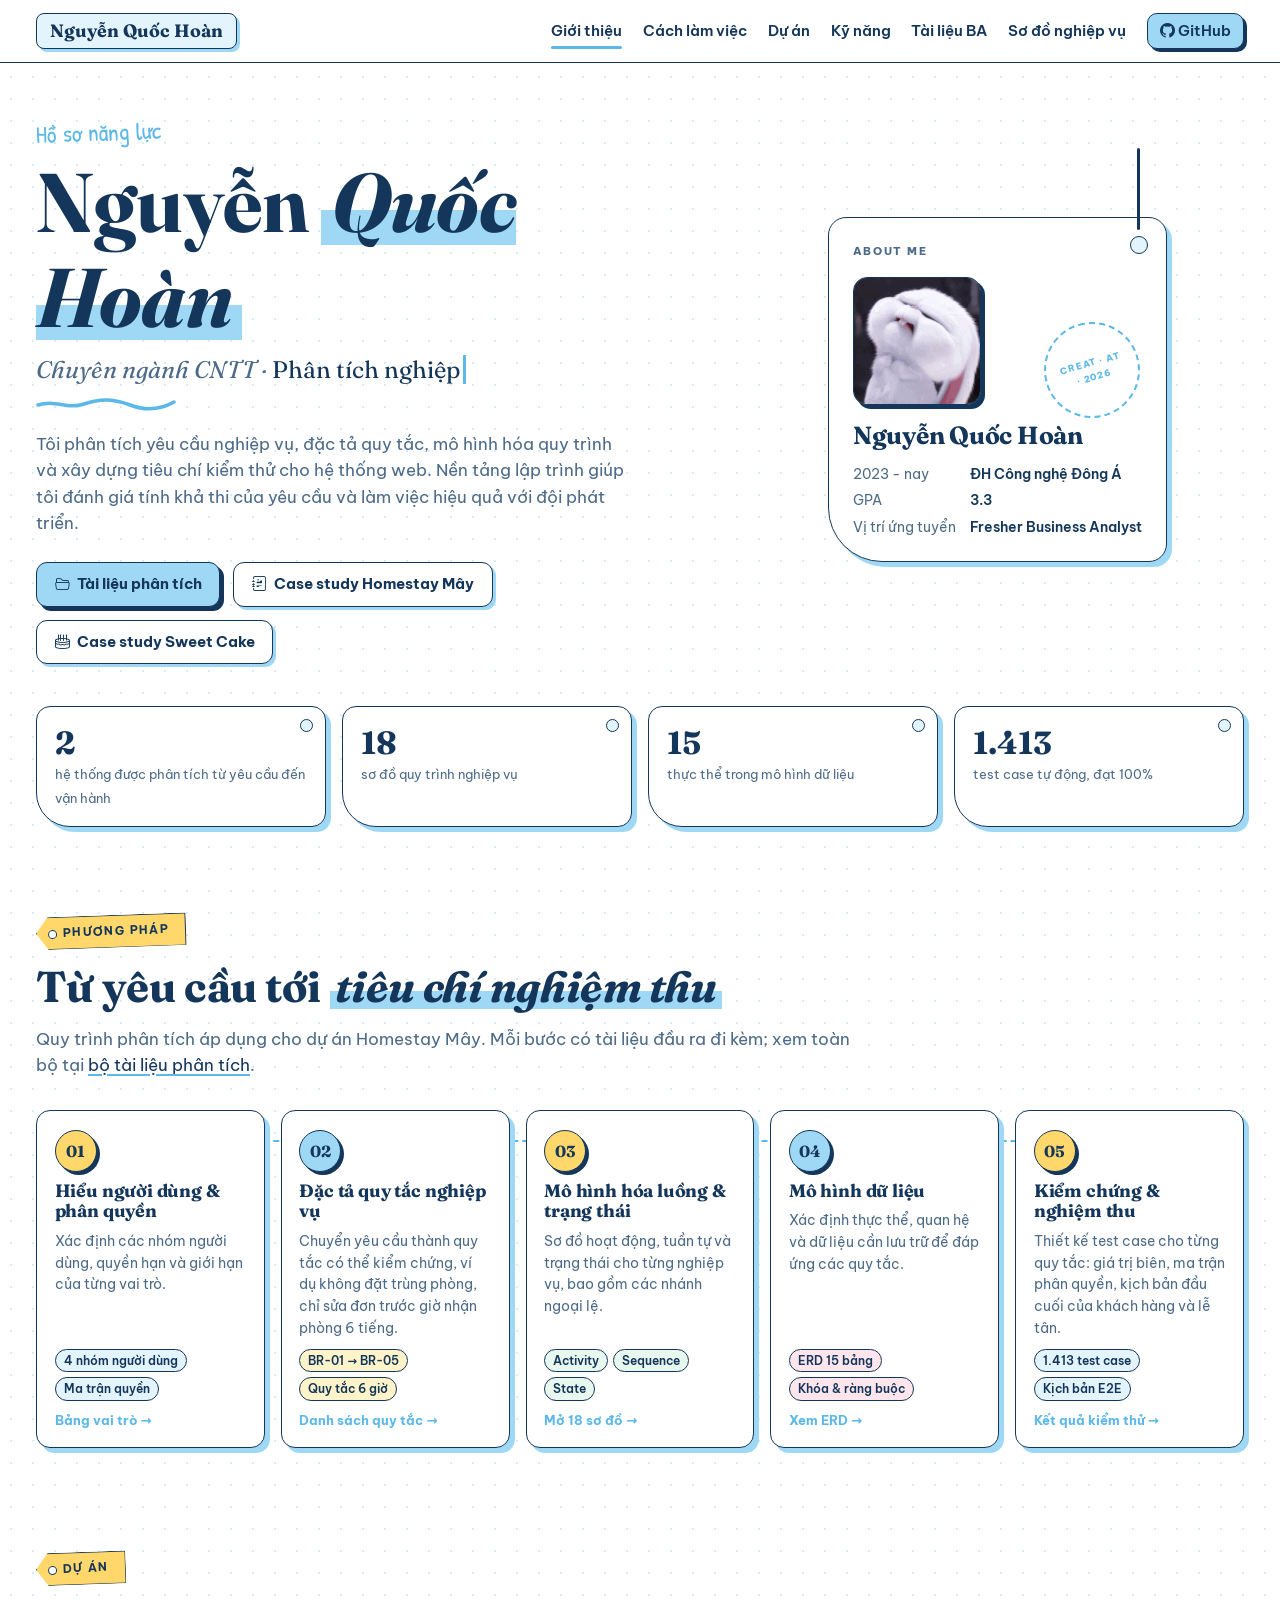
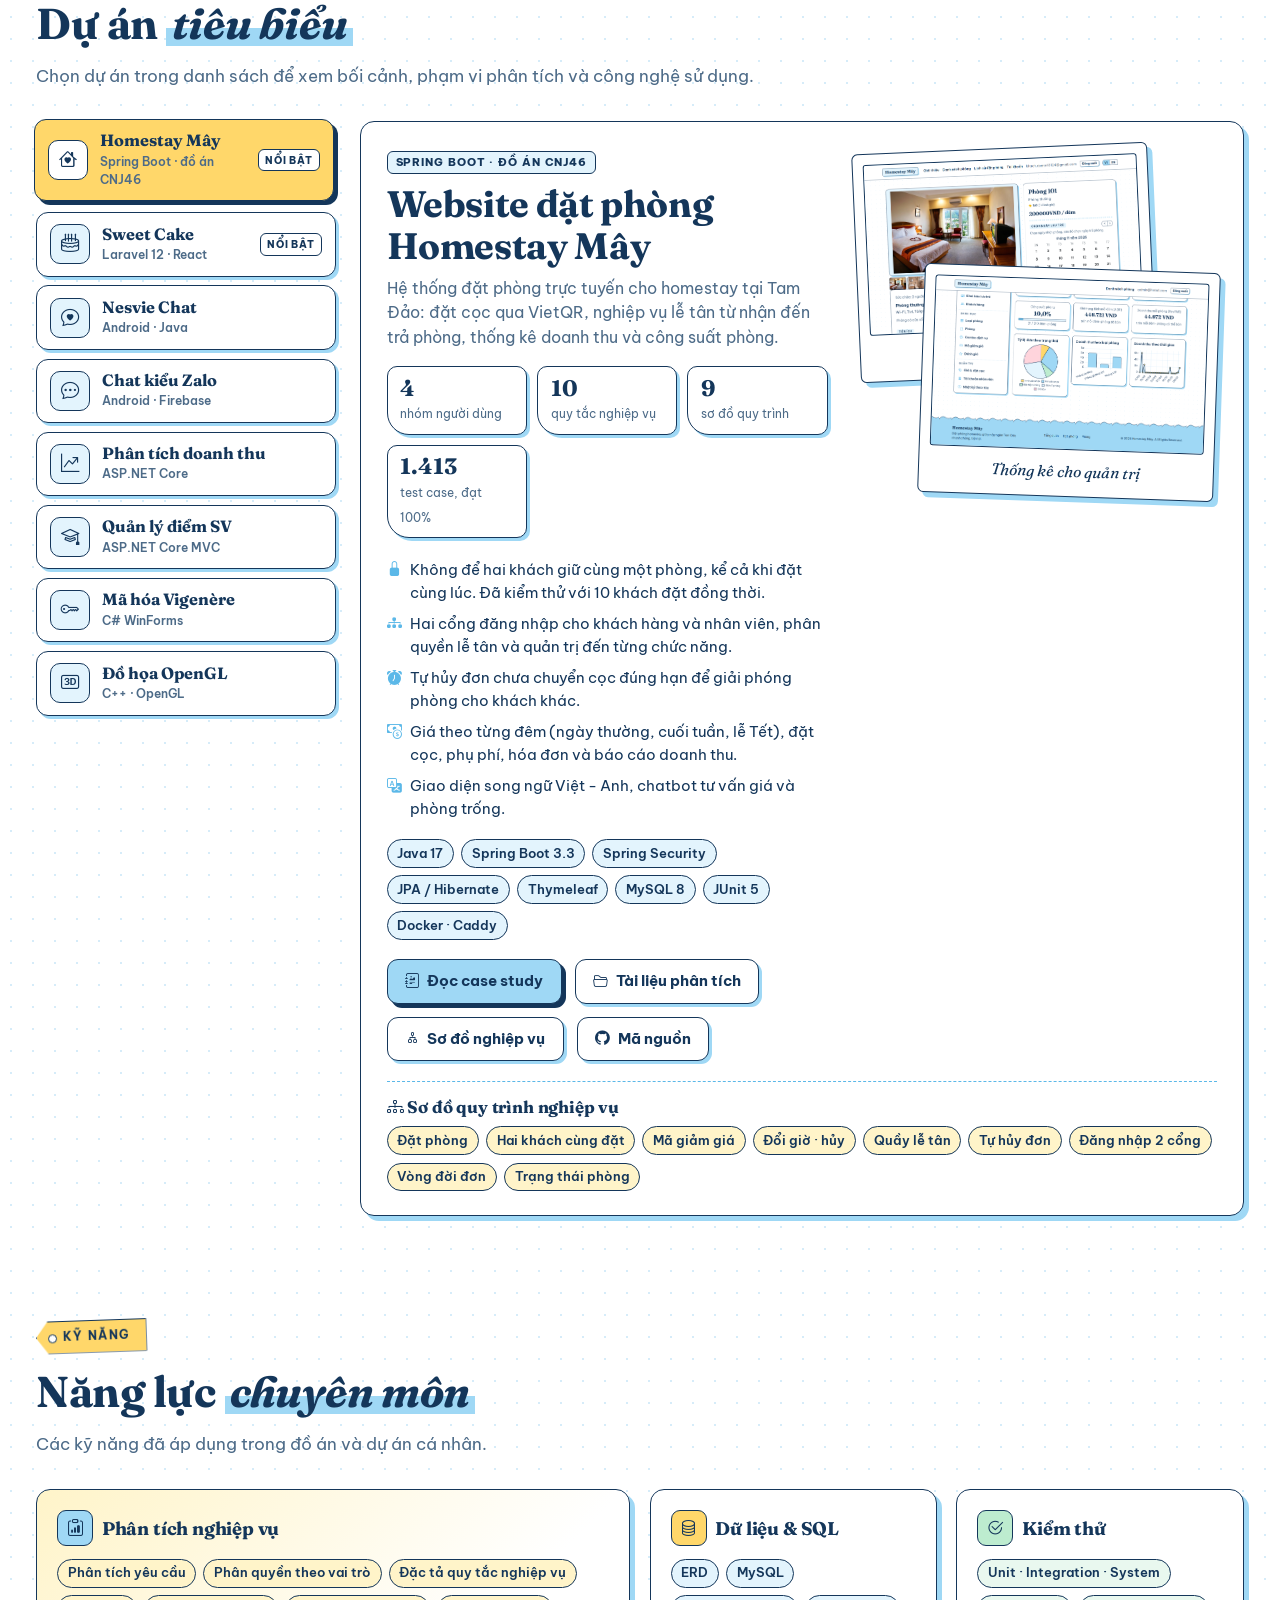
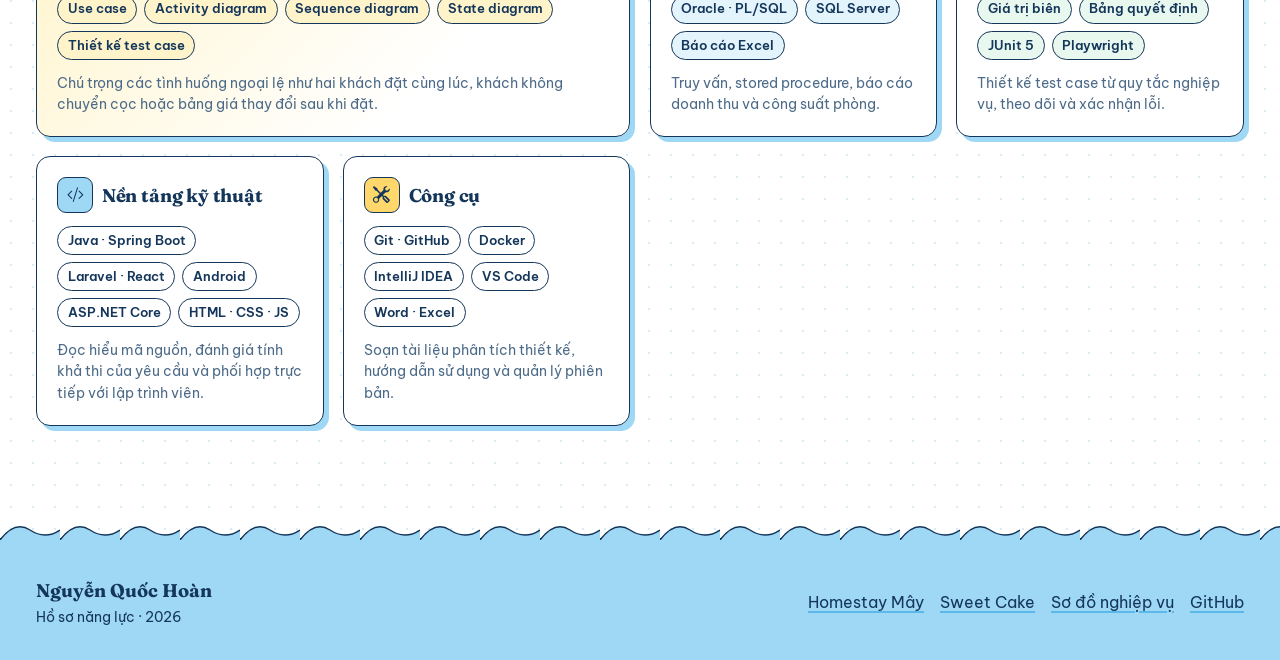
==== commit b480dd08: "Sua text: Chuyen nganh CNTT, Fresher Business Analyst, stamp Co-Authored-By: Claude Opus 5.5 <norepl" ====
--- a/index.html
+++ b/index.html
@@ -185,7 +185,7 @@
         <div>
             <span class="hello">Hồ sơ năng lực</span>
             <h1>Nguyễn <span class="hl">Quốc Hoàn</span></h1>
-            <div class="role">Sinh viên CNTT · <span class="typing" id="typing">Thu thập yêu cầu</span></div>
+            <div class="role">Chuyên ngành CNTT · <span class="typing" id="typing">Thu thập yêu cầu</span></div>
             <div class="divider"></div>
             <p class="lead">
                 Tôi phân tích yêu cầu nghiệp vụ, đặc tả quy tắc, mô hình hóa quy trình và xây dựng tiêu chí
@@ -206,9 +206,9 @@
             <dl>
                 <dt>2023 - nay</dt><dd>ĐH Công nghệ Đông Á</dd>
                 <dt>GPA</dt><dd>3.3</dd>
-                <dt>Vị trí ứng tuyển</dt><dd>Business Analyst</dd>
+                <dt>Vị trí ứng tuyển</dt><dd>Fresher Business Analyst</dd>
             </dl>
-            <div class="stamp">EAUT · BẮC NINH · 2026</div>
+            <div class="stamp">CREAT · AT · 2026</div>
         </div>
     </section>
 
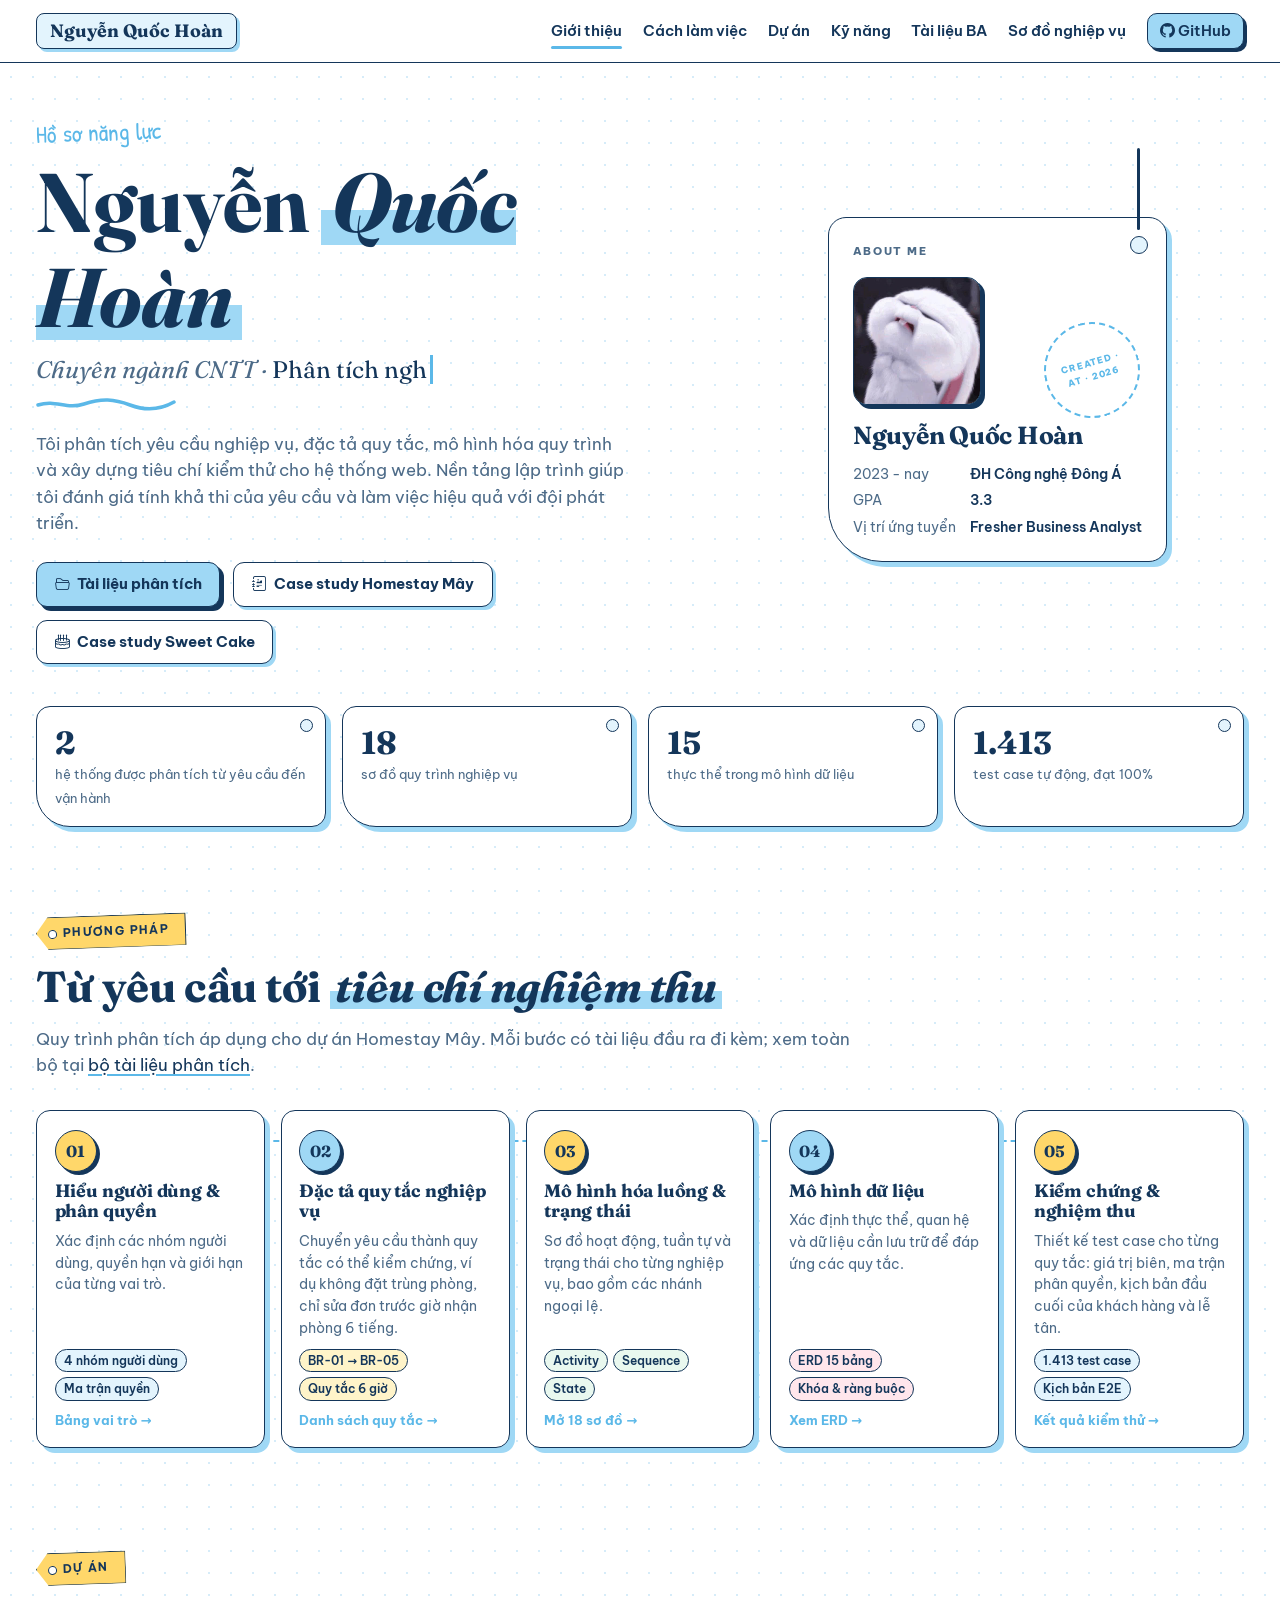
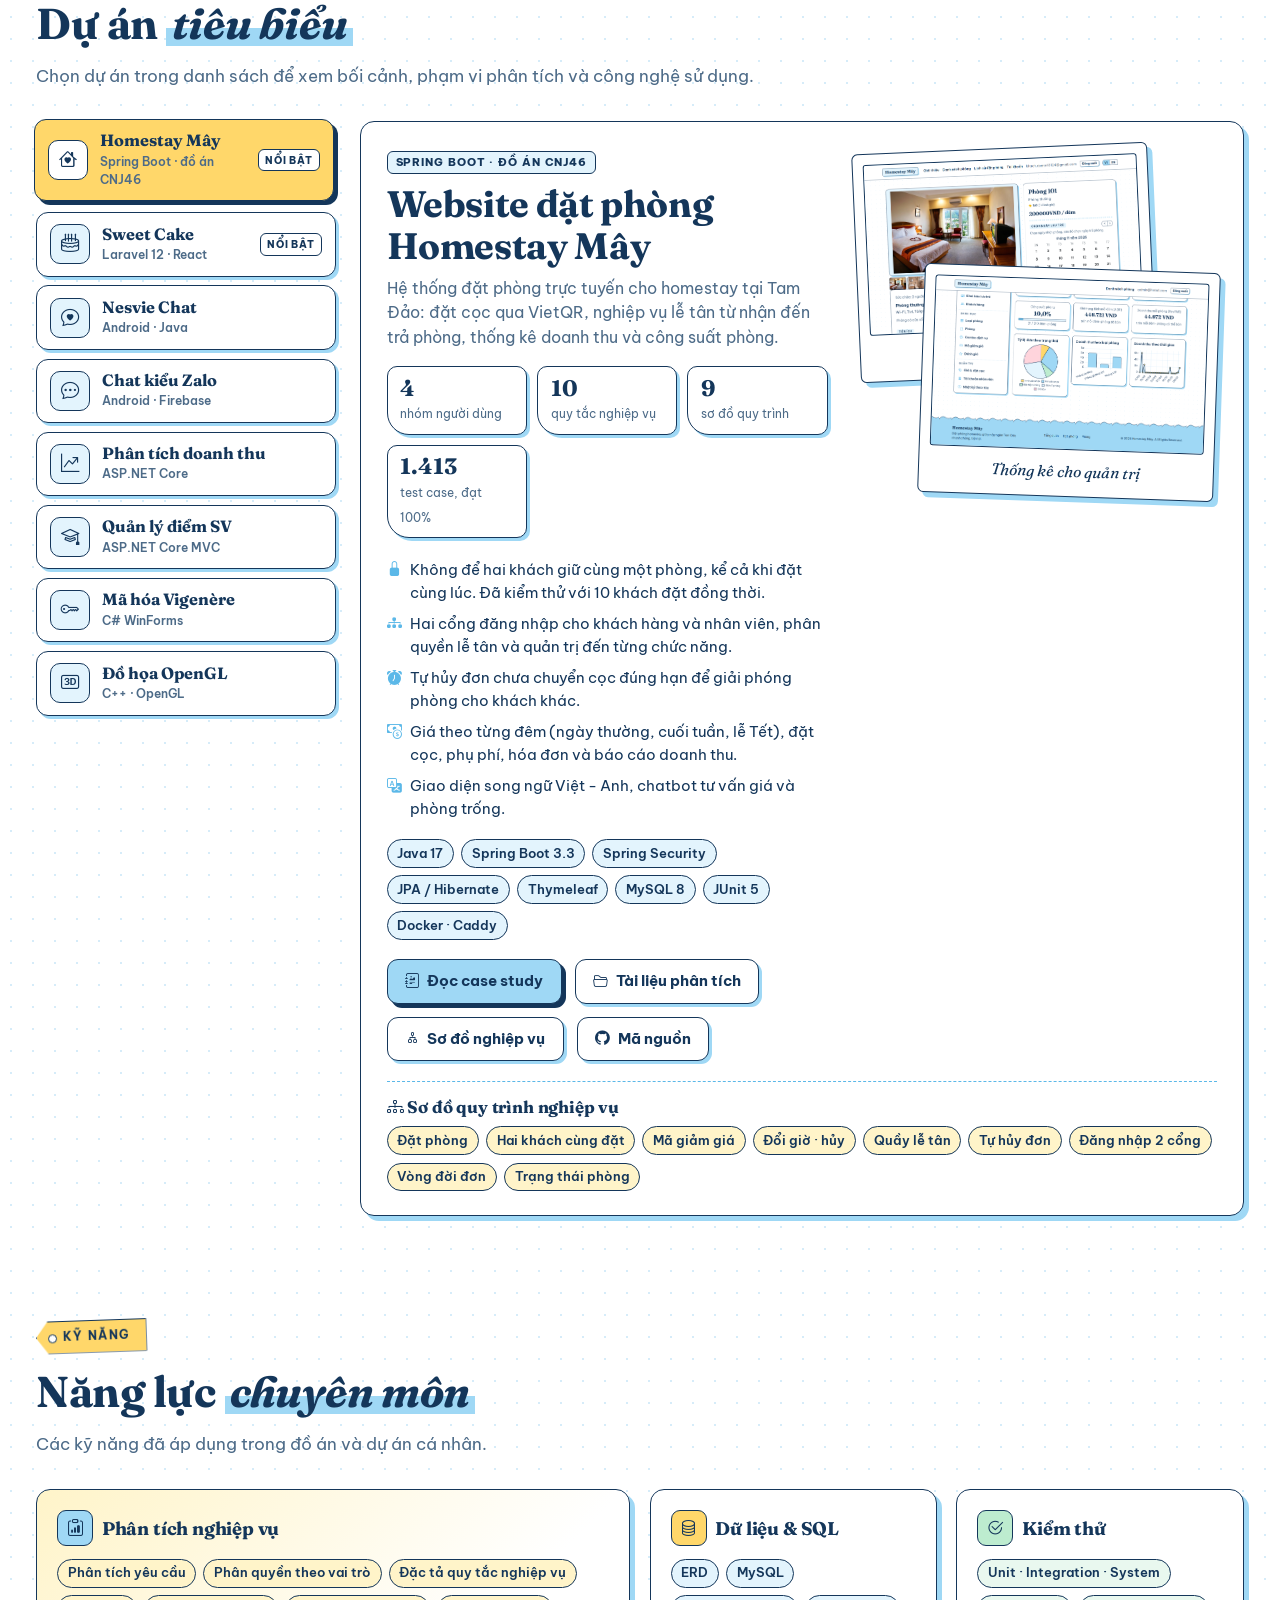
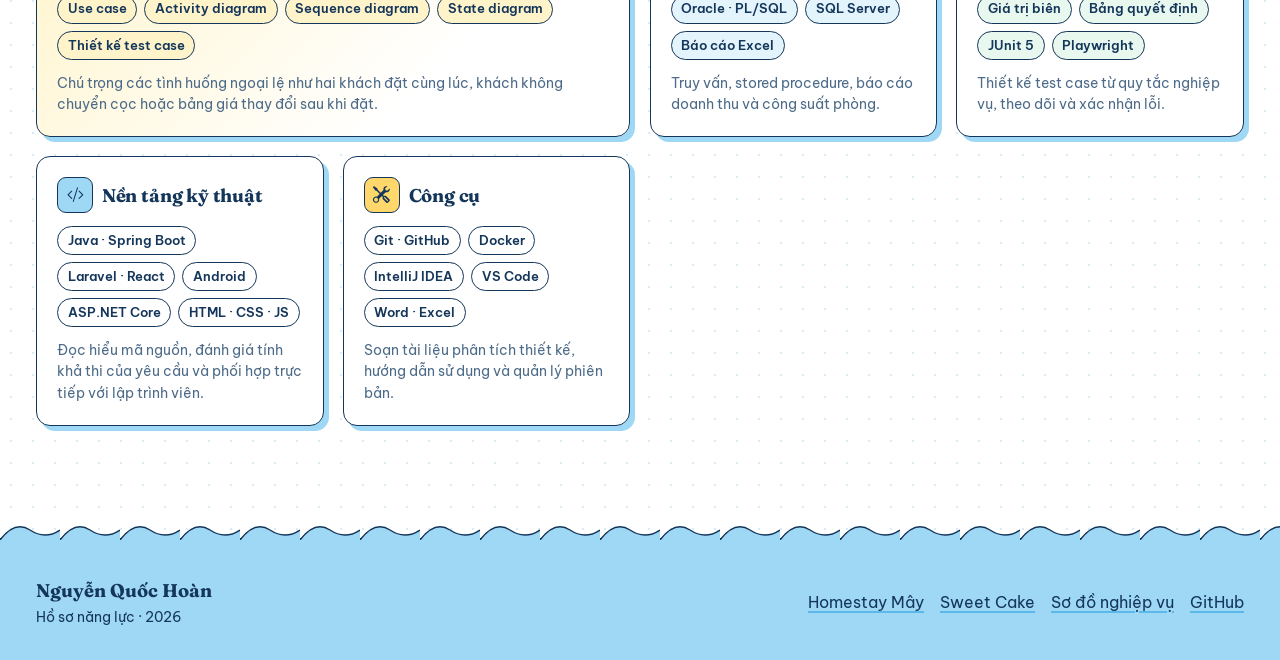
==== commit 0ba6d4a2: "Sua stamp: CREATED · AT · 2026 Co-Authored-By: Claude Opus 5.5 <noreply@anthropic.com>" ====
--- a/index.html
+++ b/index.html
@@ -208,7 +208,7 @@
                 <dt>GPA</dt><dd>3.3</dd>
                 <dt>Vị trí ứng tuyển</dt><dd>Fresher Business Analyst</dd>
             </dl>
-            <div class="stamp">CREAT · AT · 2026</div>
+            <div class="stamp">CREATED · AT · 2026</div>
         </div>
     </section>
 
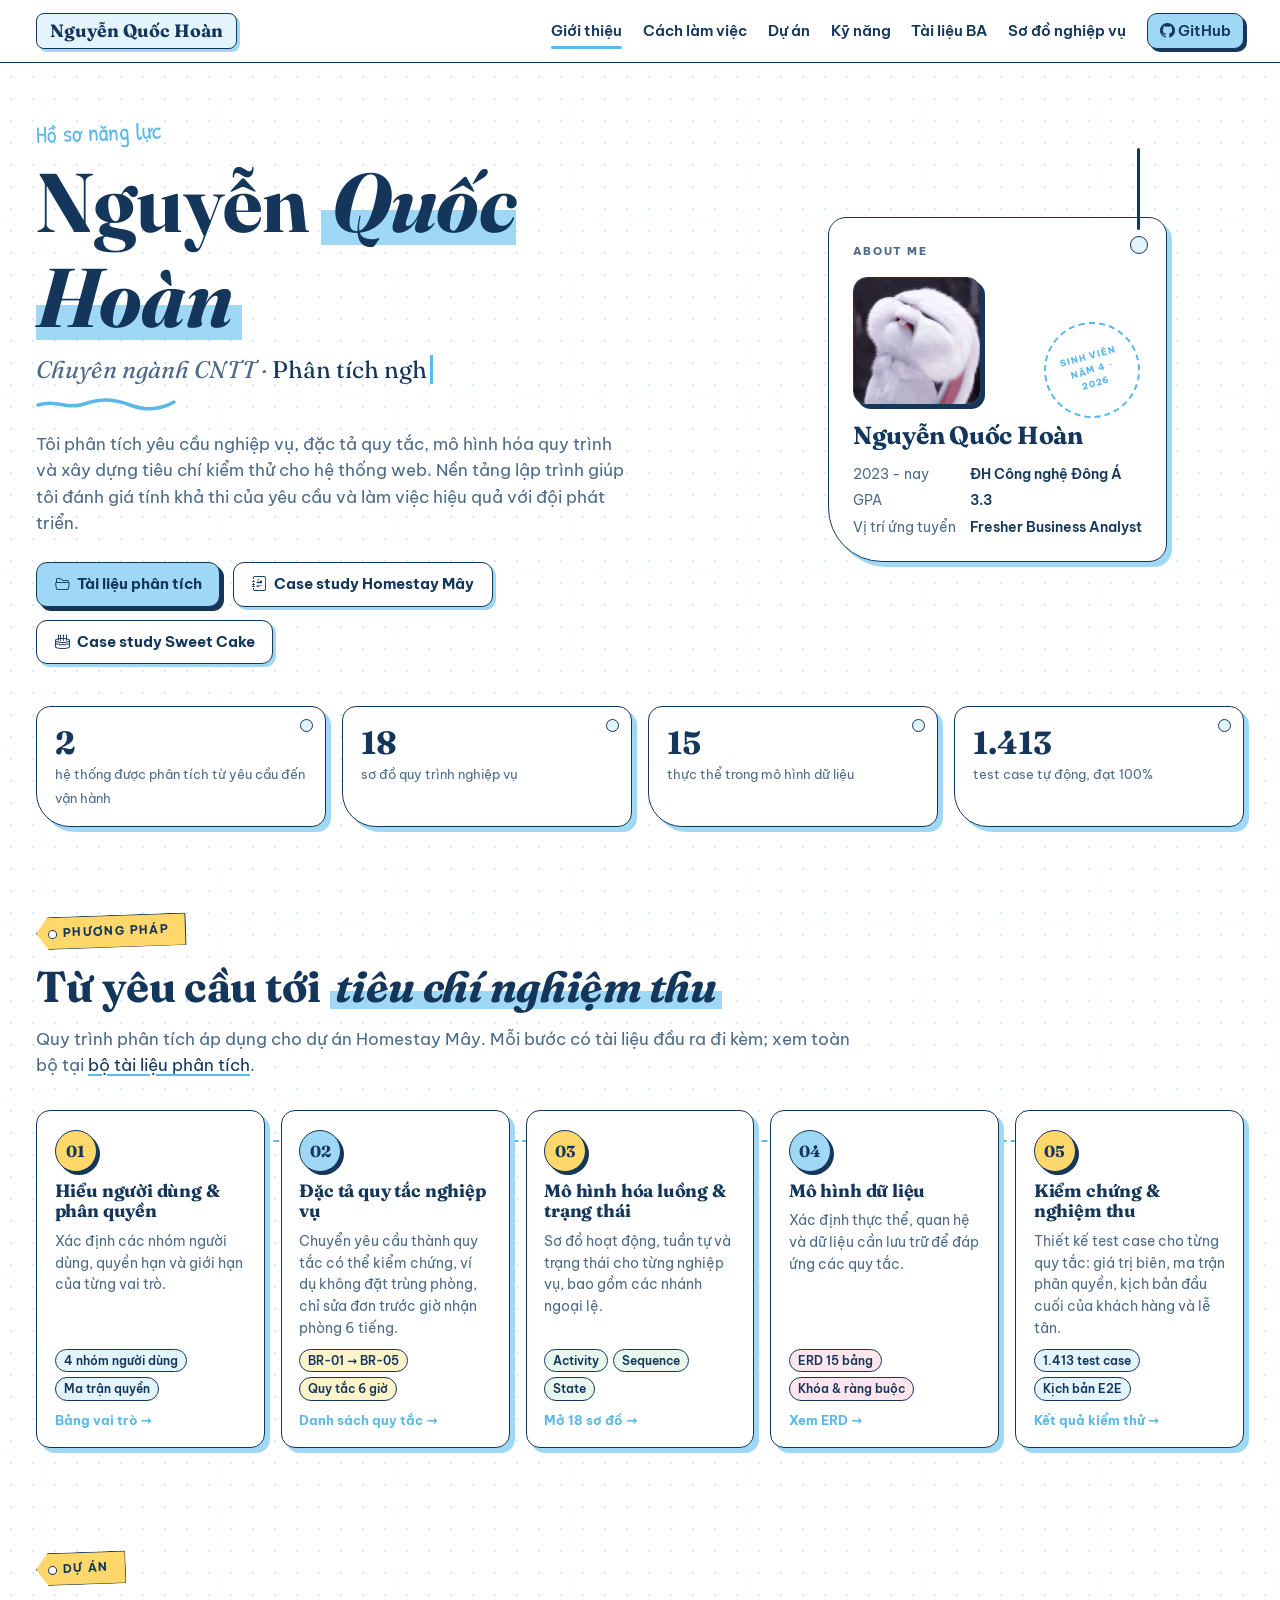
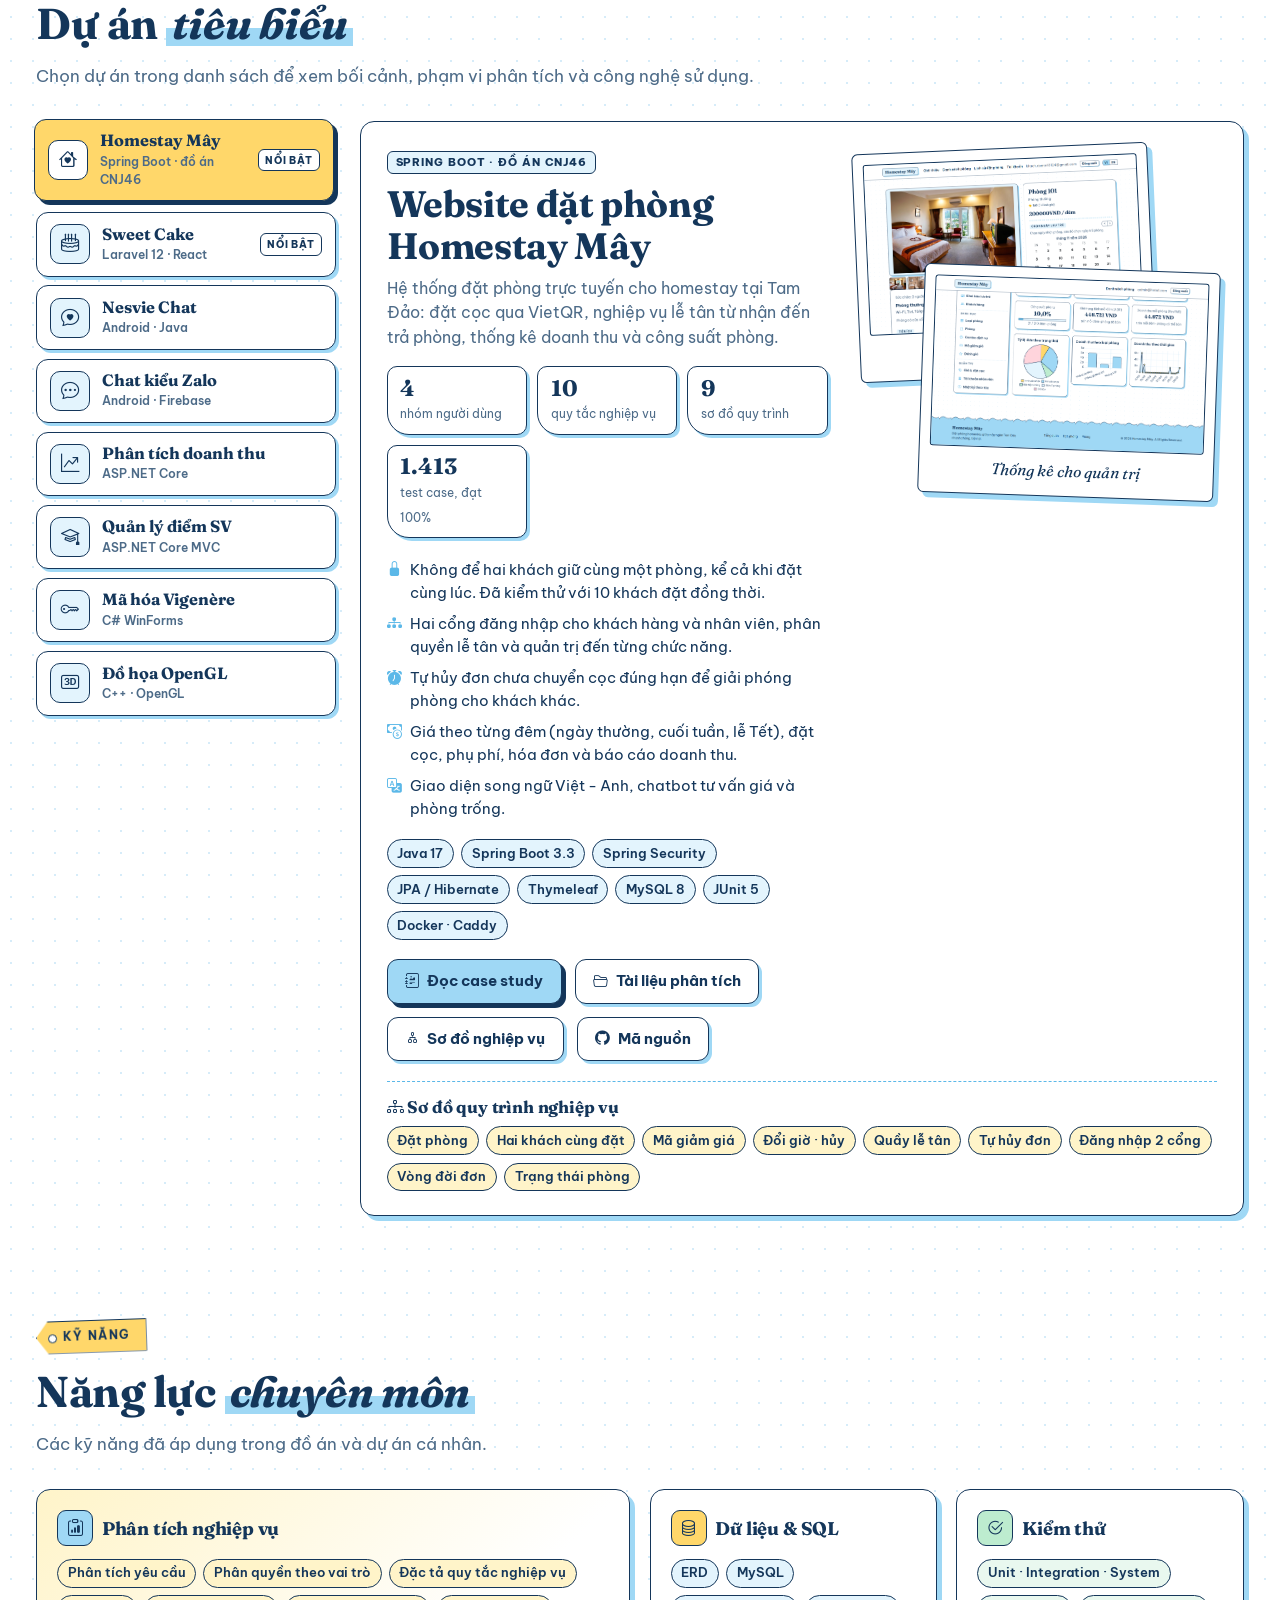
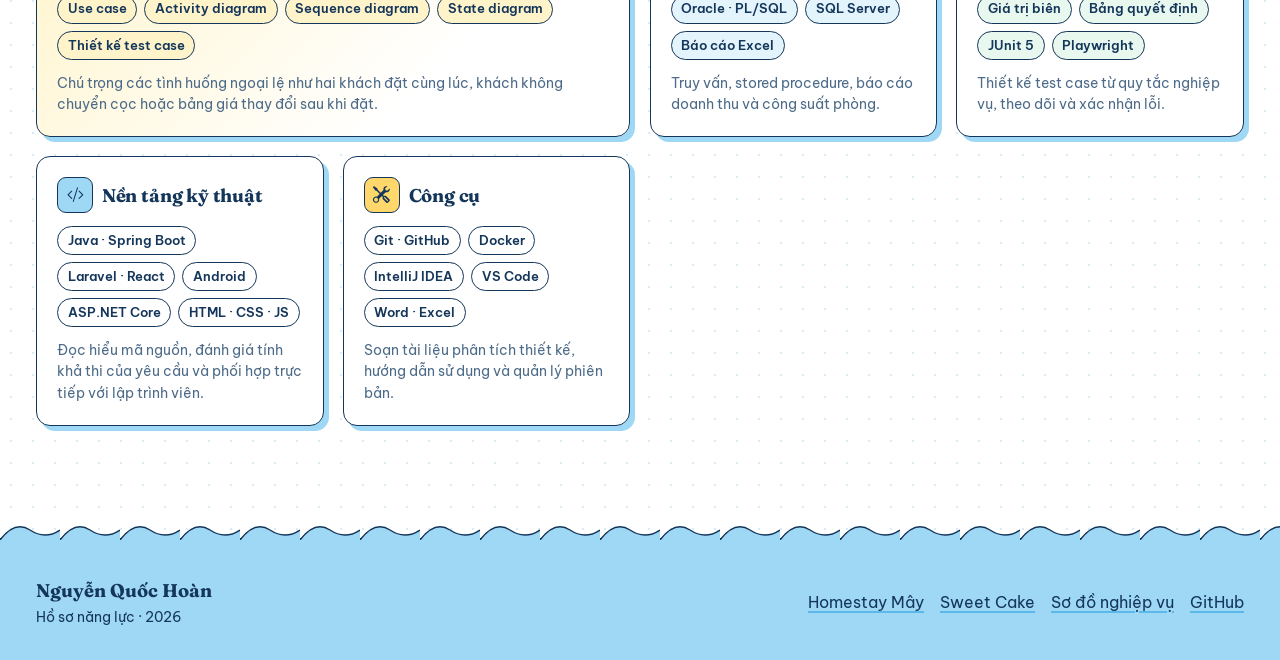
==== commit f3a3325b: "Sua stamp: SINH VIEN NAM 4 · 2026 Co-Authored-By: Claude Opus 5.5 <noreply@anthropic.com>" ====
--- a/index.html
+++ b/index.html
@@ -208,7 +208,7 @@
                 <dt>GPA</dt><dd>3.3</dd>
                 <dt>Vị trí ứng tuyển</dt><dd>Fresher Business Analyst</dd>
             </dl>
-            <div class="stamp">CREATED · AT · 2026</div>
+            <div class="stamp">SINH VIÊN NĂM 4 · 2026</div>
         </div>
     </section>
 
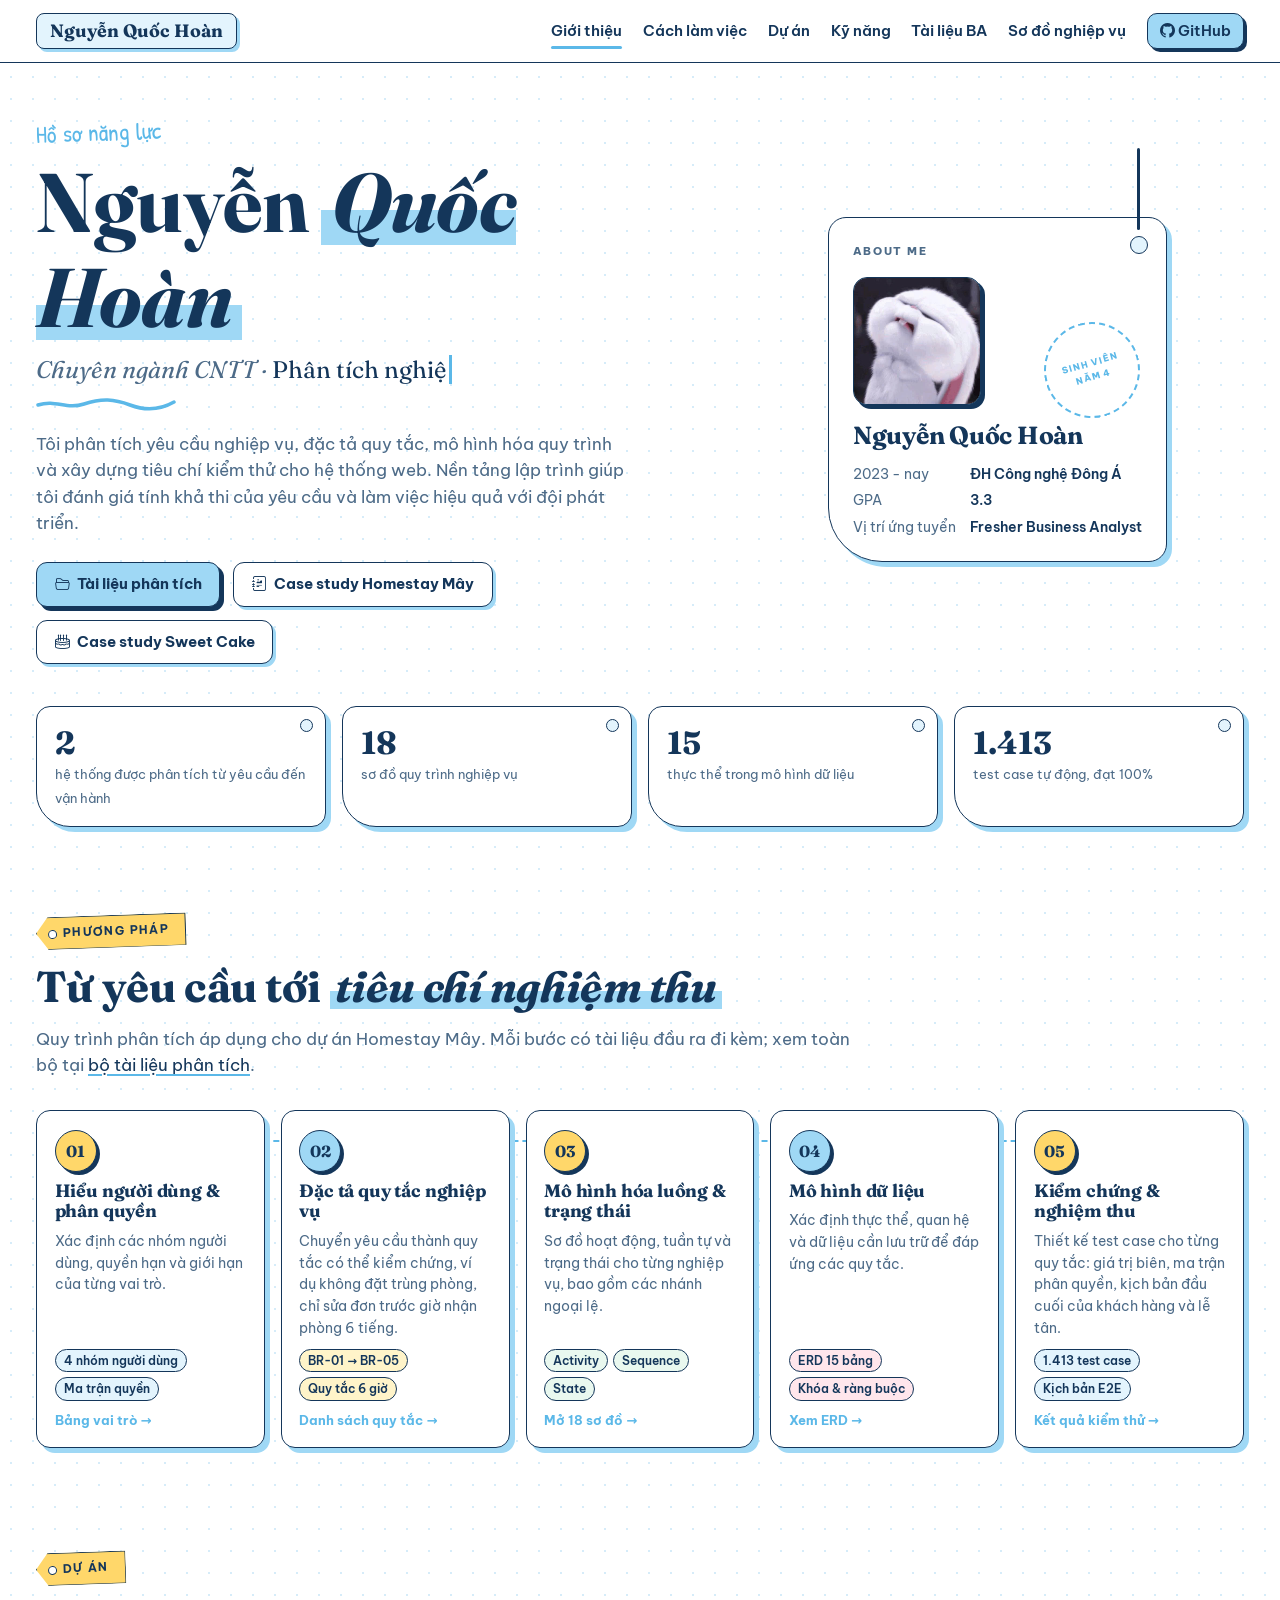
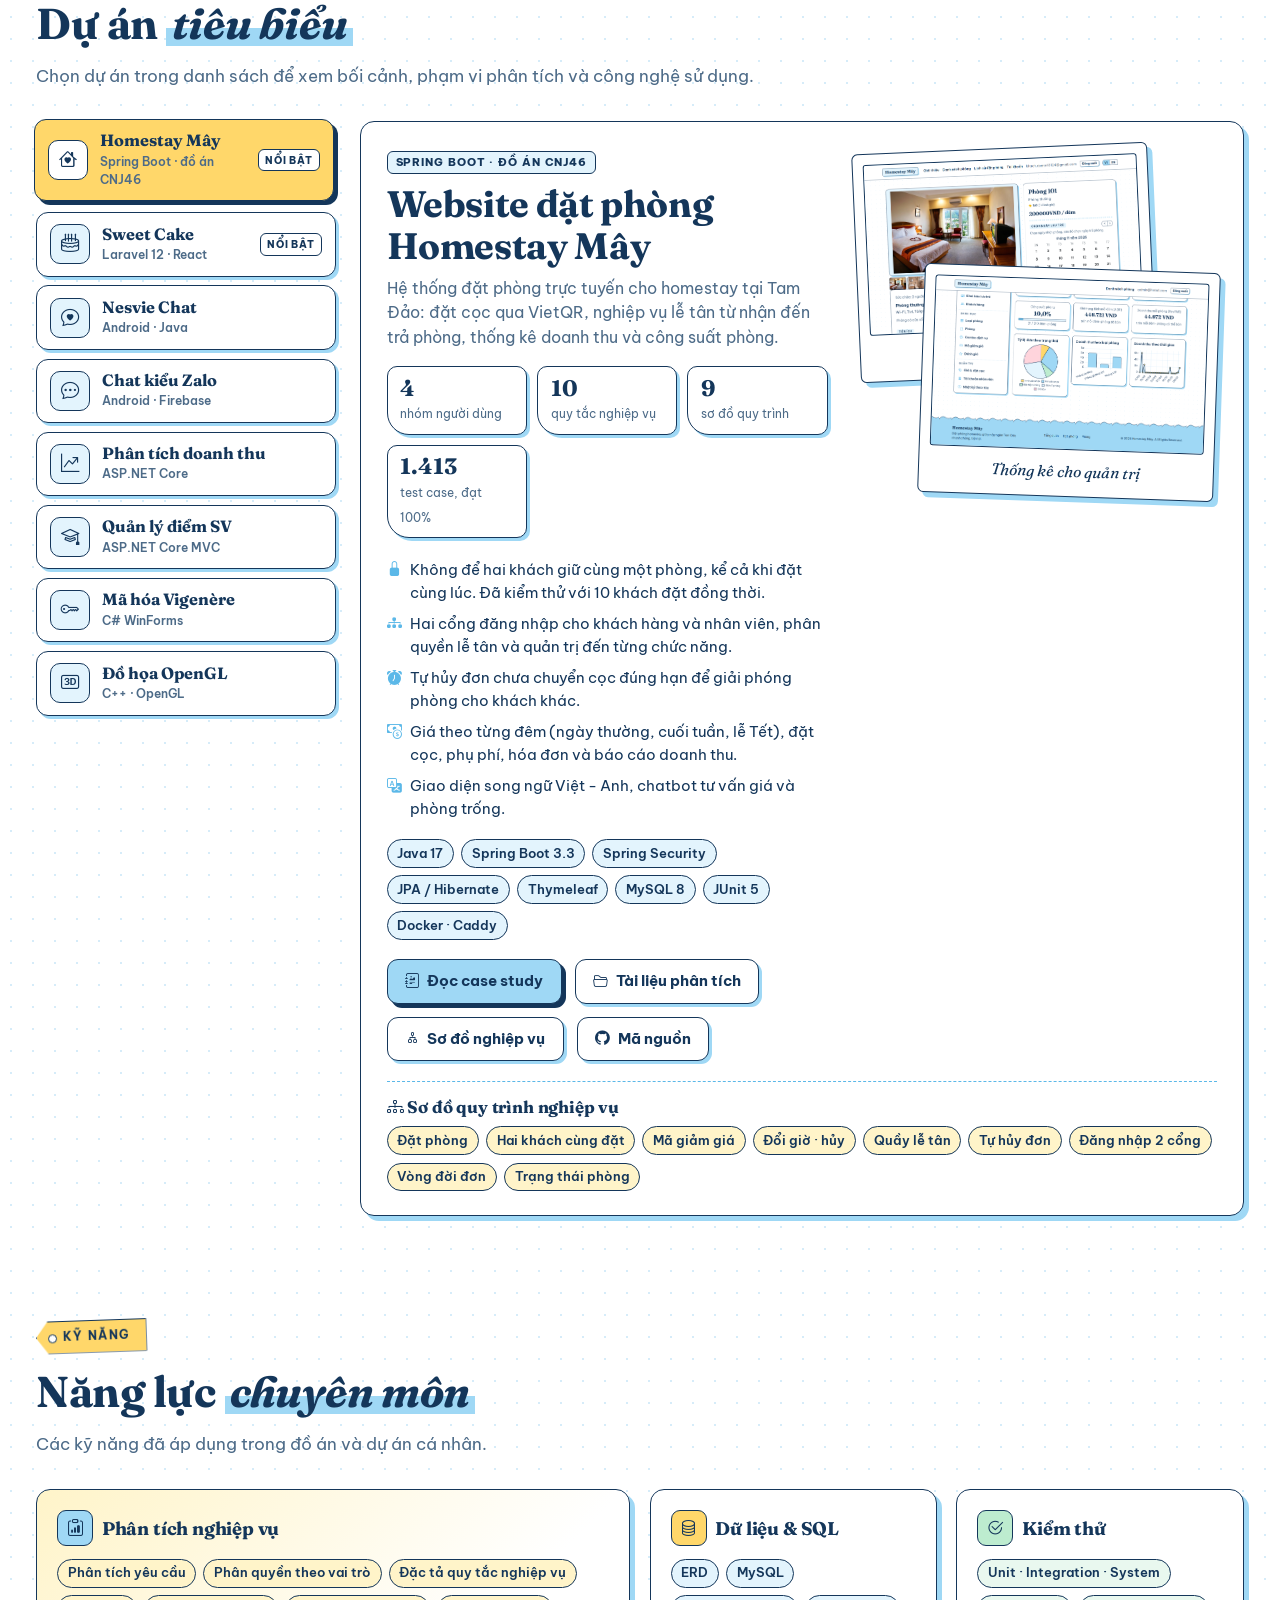
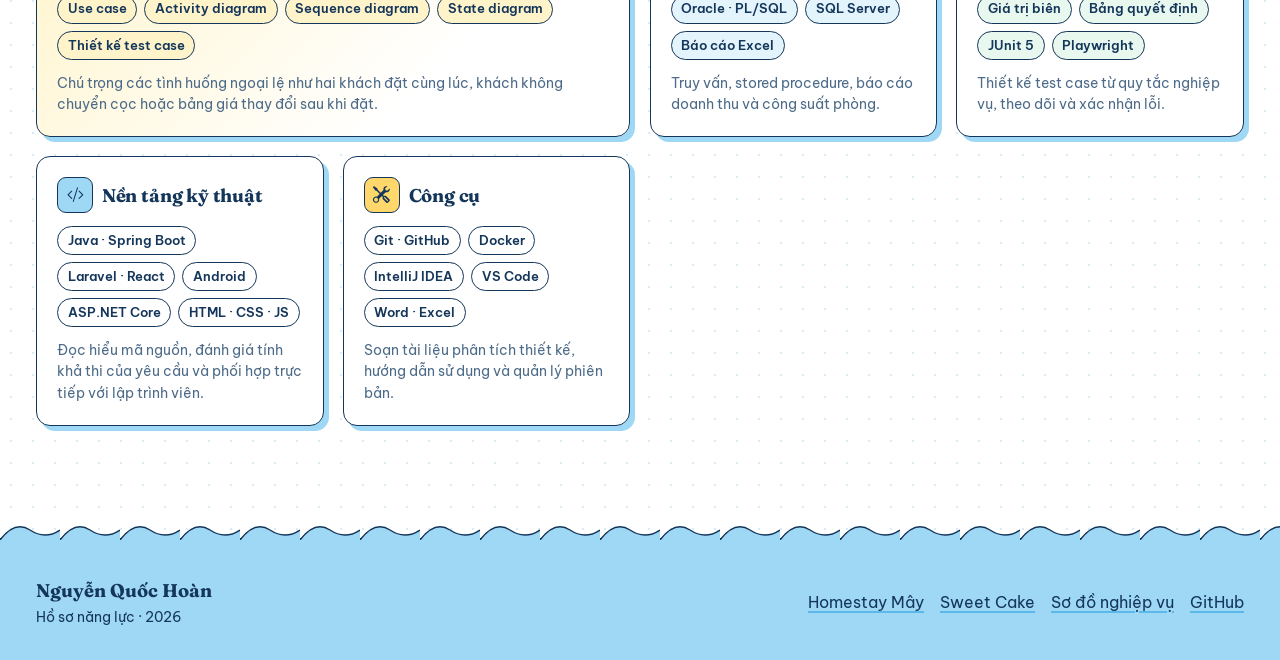
==== commit ae8d9335: "Sua stamp: bo 2026 Co-Authored-By: Claude Opus 5.5 <noreply@anthropic.com>" ====
--- a/index.html
+++ b/index.html
@@ -208,7 +208,7 @@
                 <dt>GPA</dt><dd>3.3</dd>
                 <dt>Vị trí ứng tuyển</dt><dd>Fresher Business Analyst</dd>
             </dl>
-            <div class="stamp">SINH VIÊN NĂM 4 · 2026</div>
+            <div class="stamp">SINH VIÊN NĂM 4</div>
         </div>
     </section>
 
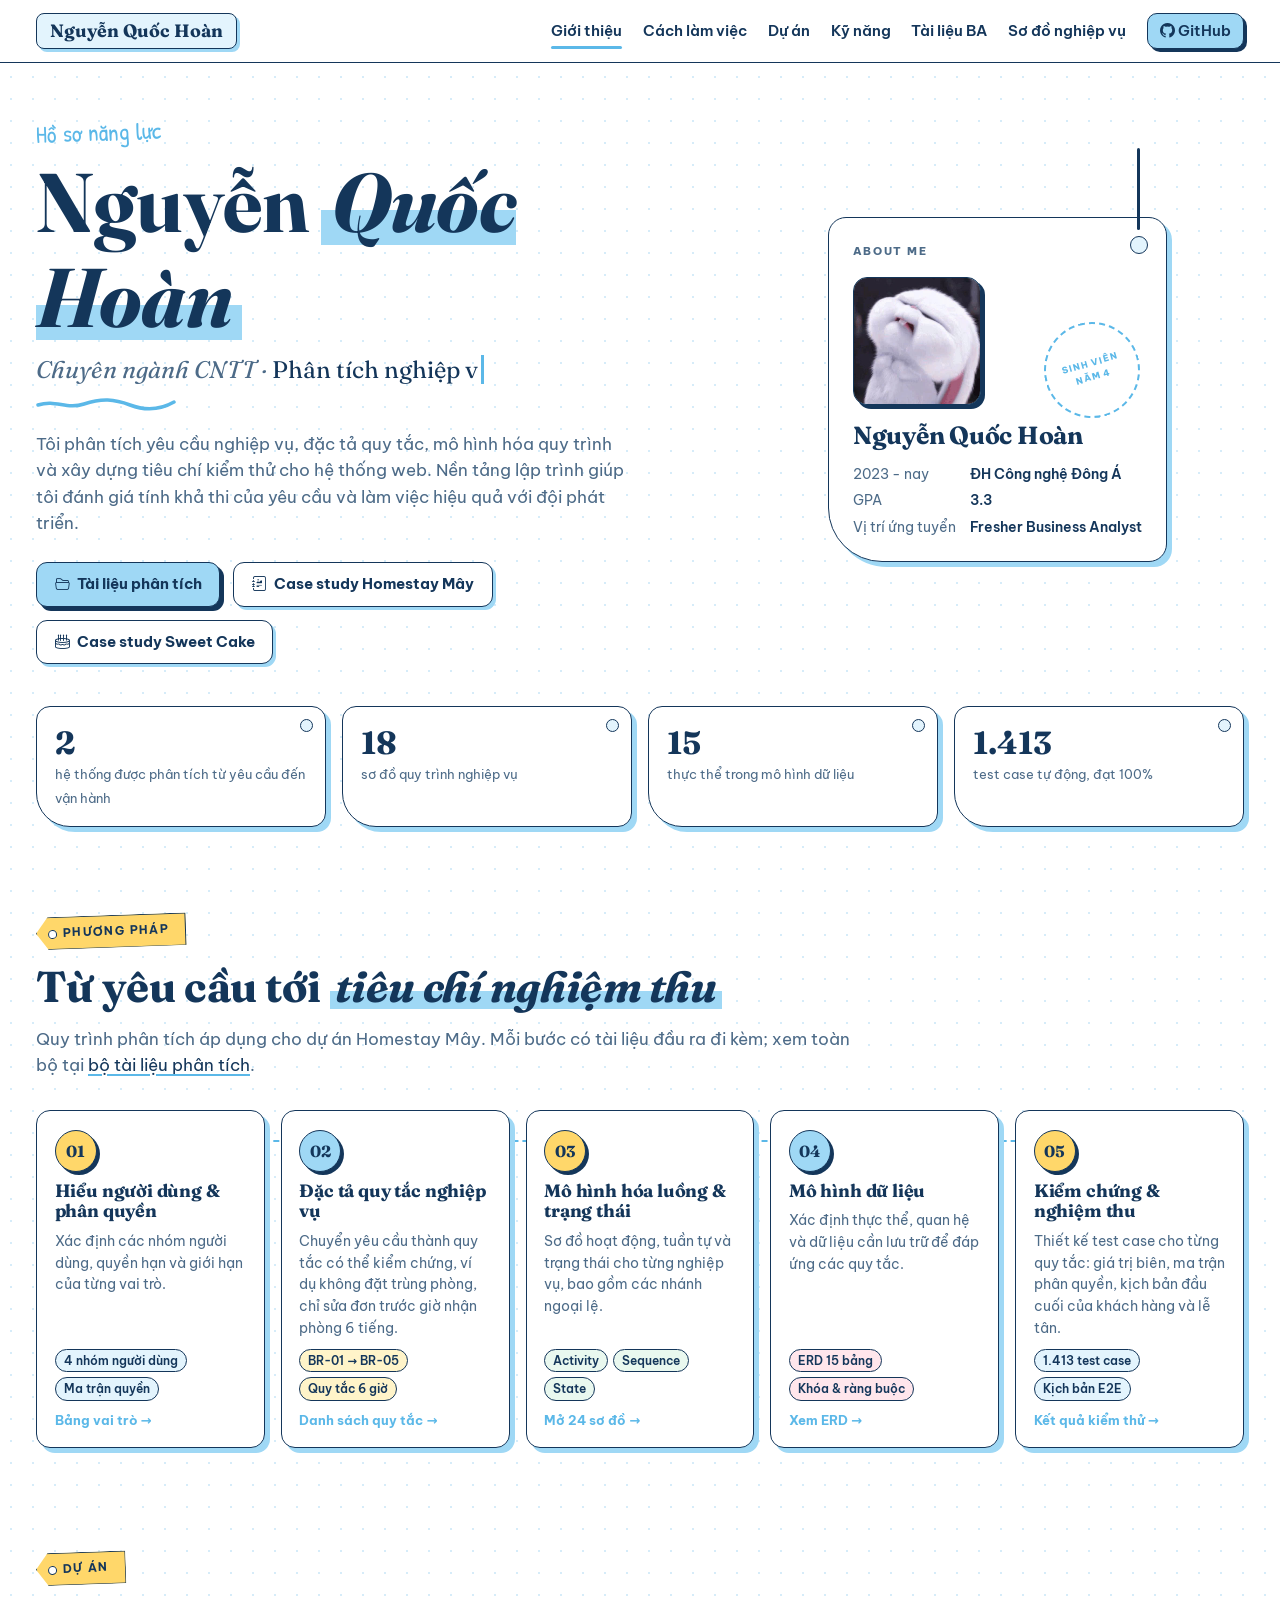
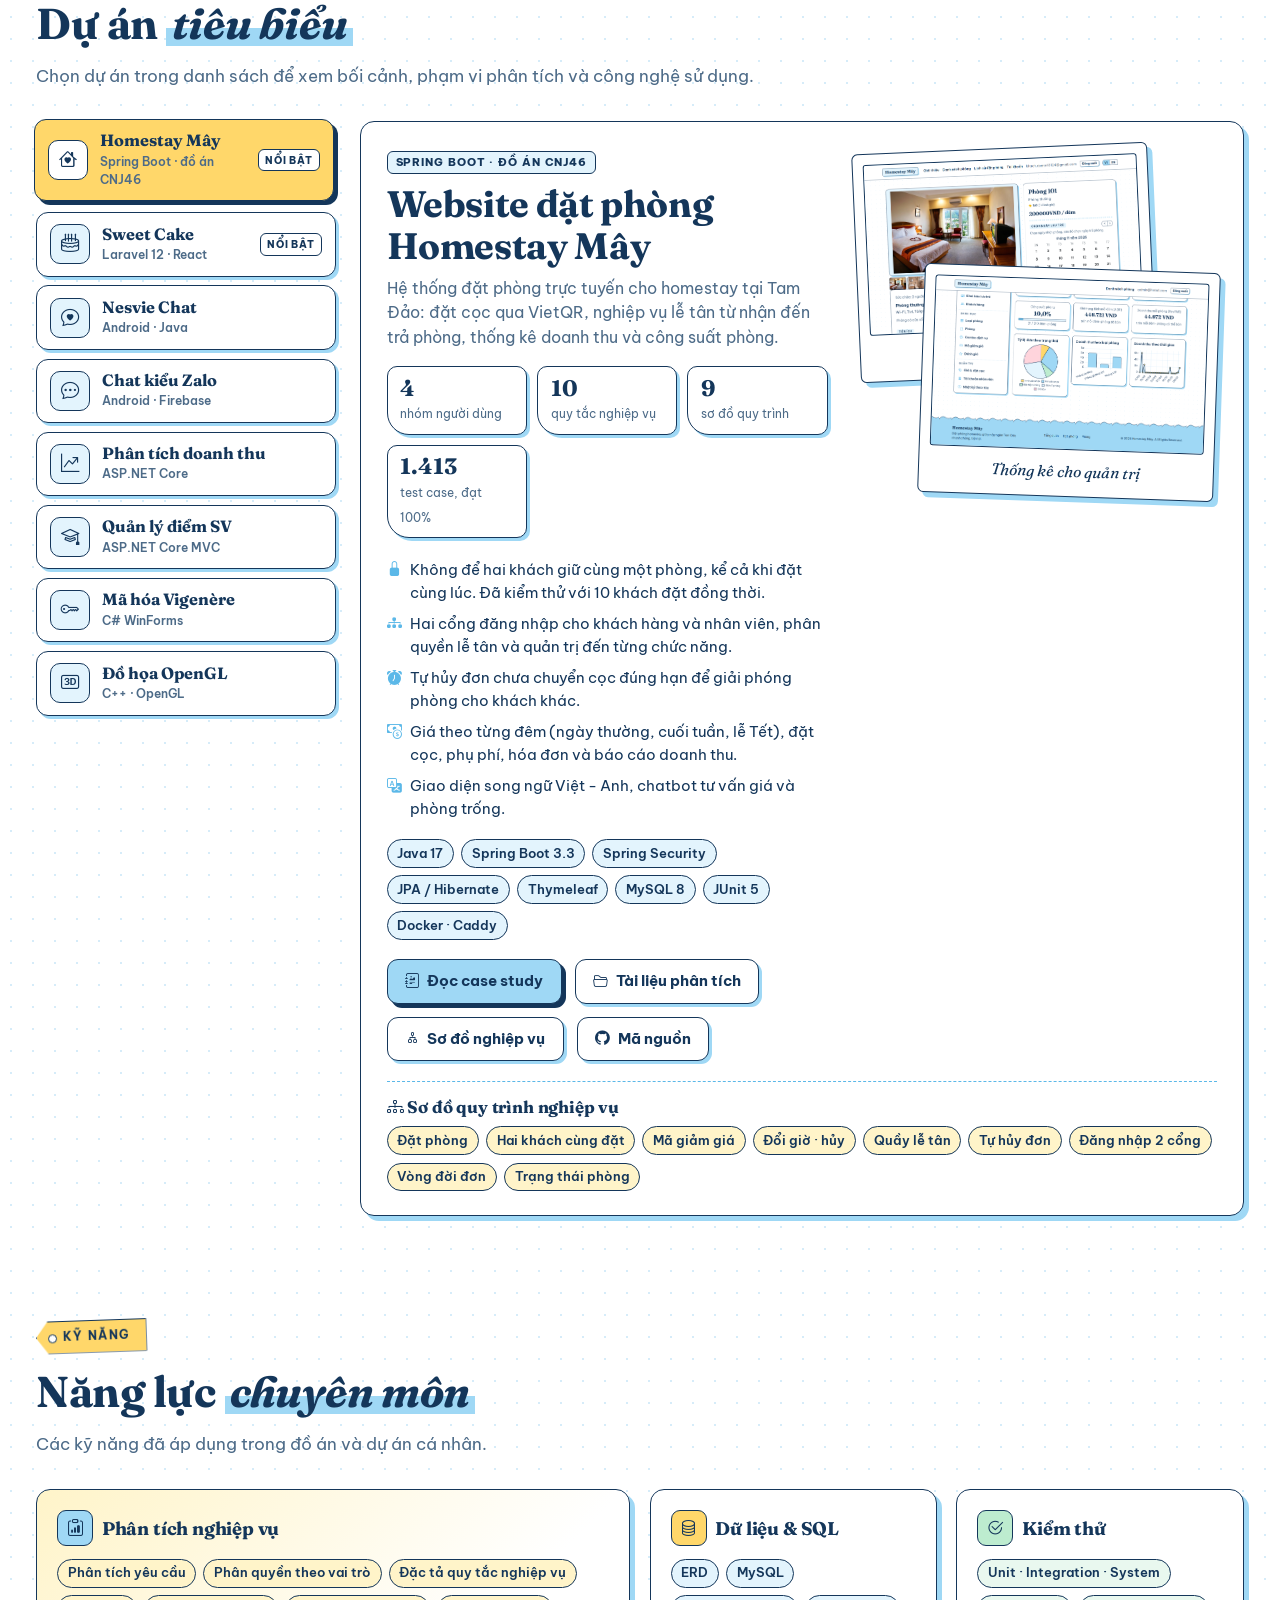
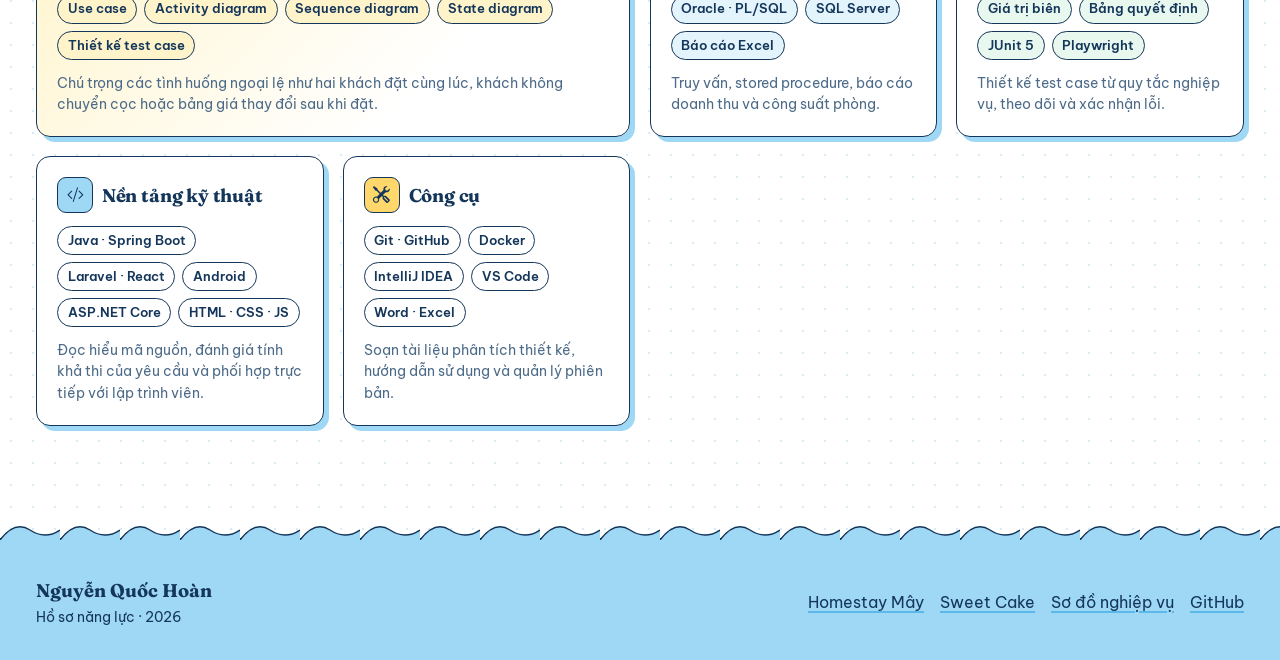
==== commit c856f7ba: "Xoa 19 so do loi/lech, con 24 so do Co-Authored-By: Claude Opus 5.5 <noreply@anthropic.com>" ====
--- a/index.html
+++ b/index.html
@@ -249,7 +249,7 @@
                 <h3>Mô hình hóa luồng & trạng thái</h3>
                 <p>Sơ đồ hoạt động, tuần tự và trạng thái cho từng nghiệp vụ, bao gồm các nhánh ngoại lệ.</p>
                 <div class="chips"><span class="chip g">Activity</span><span class="chip g">Sequence</span><span class="chip g">State</span></div>
-                <a class="more" href="so-do/luong-dat-phong.html">Mở 18 sơ đồ →</a>
+                <a class="more" href="so-do/luong-dat-phong.html">Mở 24 sơ đồ →</a>
             </li>
             <li class="card step reveal">
                 <span class="no">04</span>
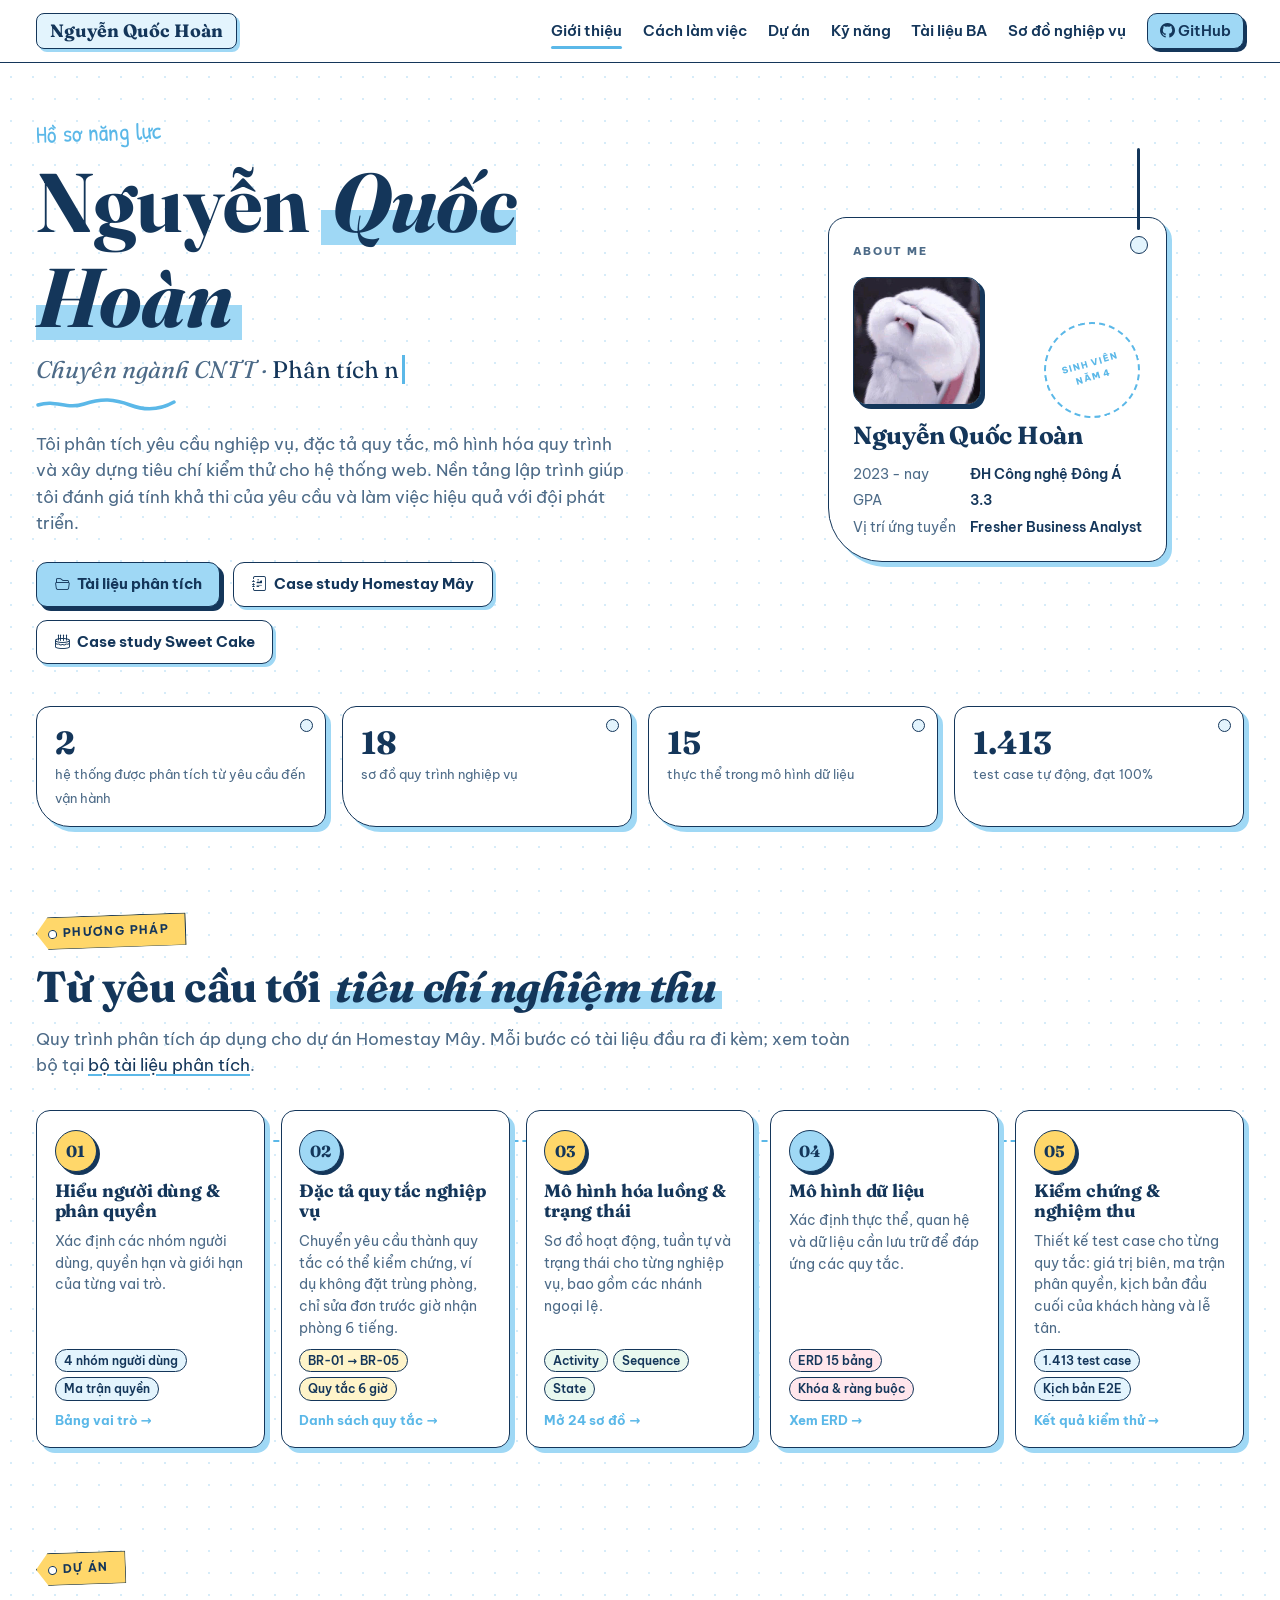
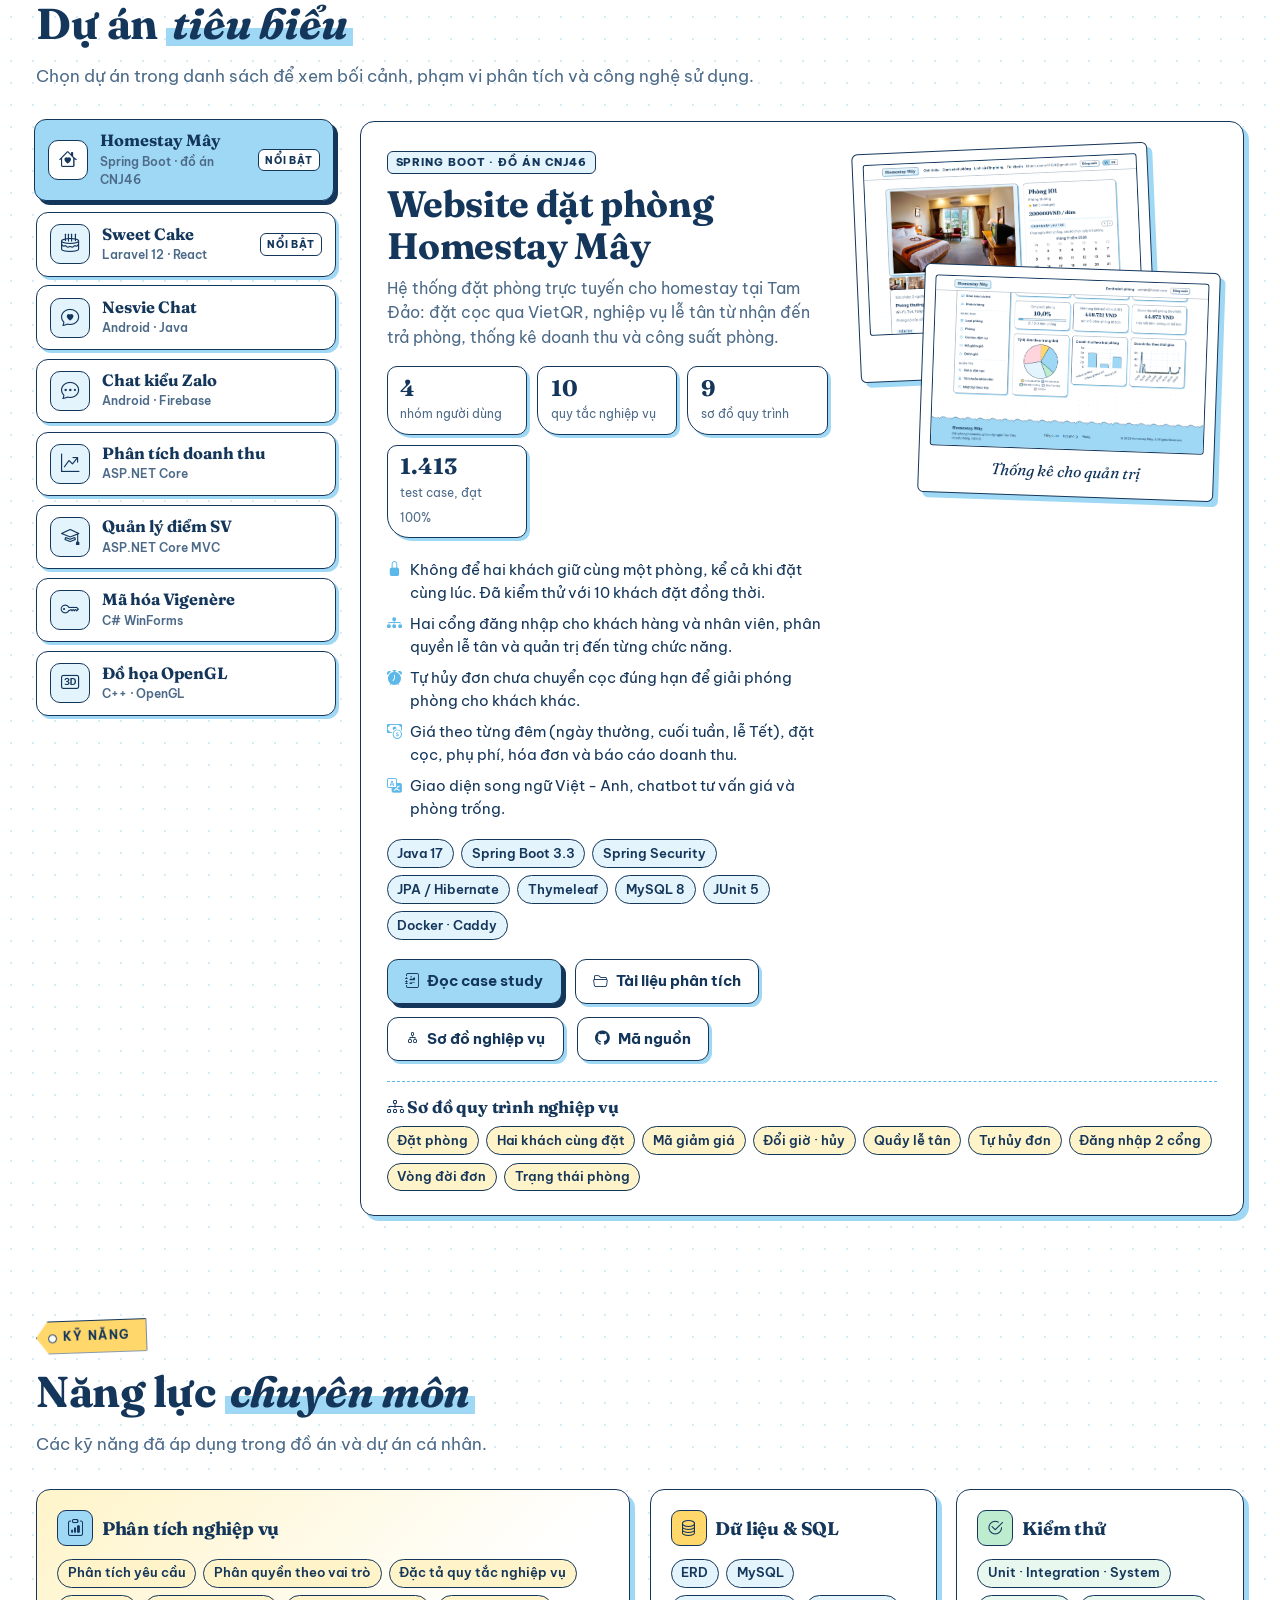
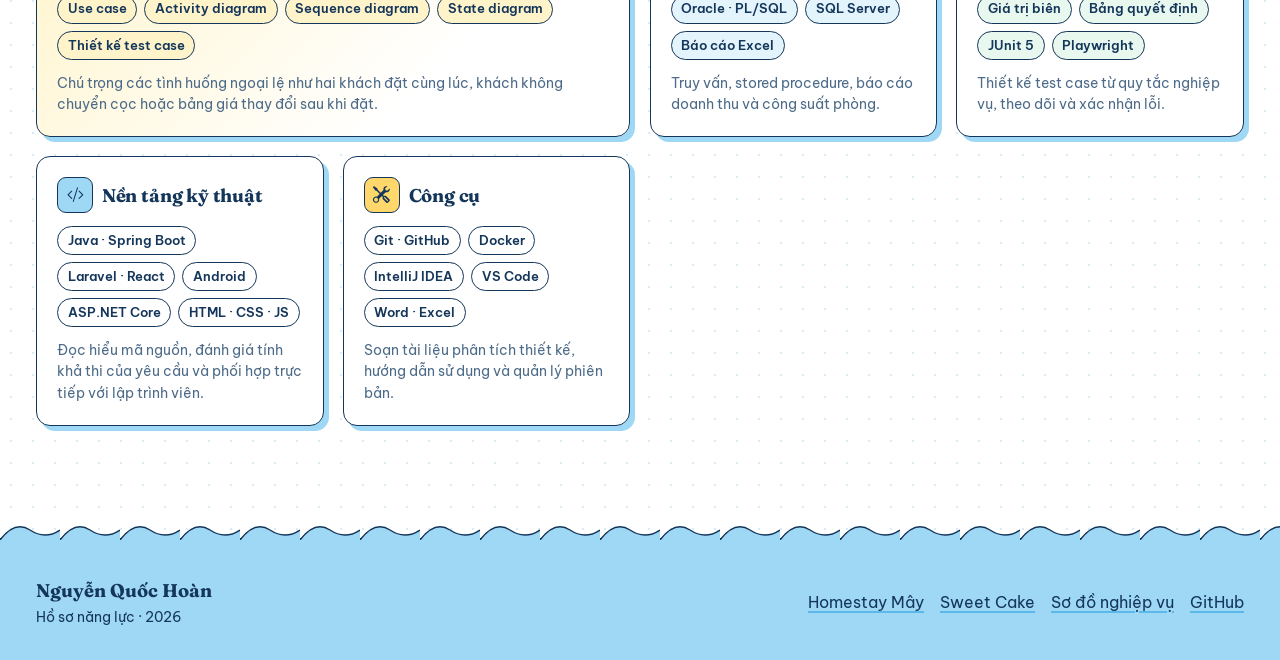
==== commit 2aaaf096: "Doi mau active/selected tu vang sang xanh baby - index.html: nut du an dang chon va chip so do khi h" ====
--- a/index.html
+++ b/index.html
@@ -106,7 +106,7 @@
         transition: transform .12s, box-shadow .12s, background .15s; }
     @media (max-width: 900px) { .pj-btn { flex: none; min-width: 230px; } }
     .pj-btn:hover { background: var(--baby-soft); transform: translate(-1px, -1px); box-shadow: 4px 4px 0 var(--baby-deep); }
-    .pj-btn[aria-selected="true"] { background: var(--sun); box-shadow: 4px 4px 0 var(--ink); transform: translate(-2px, -2px); }
+    .pj-btn[aria-selected="true"] { background: var(--baby); box-shadow: 4px 4px 0 var(--ink); transform: translate(-2px, -2px); }
     .pj-btn .ic { grid-row: span 2; width: 40px; height: 40px; display: grid; place-items: center; border: var(--line); border-radius: 10px; background: var(--baby-soft); font-size: 1.15rem; }
     .pj-btn[aria-selected="true"] .ic { background: var(--paper); }
     .pj-btn b { font-family: var(--display); font-size: 1.02rem; line-height: 1.2; }
@@ -130,7 +130,7 @@
     .pj-view .flows { margin: 1.2rem 0 0; padding-top: 1rem; border-top: 1.5px dashed var(--baby-deep); }
     .pj-view .flows h4 { font-size: 1.05rem; margin-bottom: .6rem; }
     .pj-view .flows .chips a { text-decoration: none; }
-    .pj-view .flows .chip:hover { background: var(--sun); }
+    .pj-view .flows .chip:hover { background: var(--baby); }
     .pj-shots { position: relative; min-height: 320px; }
     .pj-shots .polaroid { position: absolute; width: 82%; }
     .pj-shots .polaroid:nth-child(1) { left: 0; top: 0; transform: rotate(-2.5deg); }
--- a/assets/css/site.css
+++ b/assets/css/site.css
@@ -121,7 +121,7 @@
 .tabs button { font: inherit; font-size: .88rem; font-weight: 700; padding: .45rem .9rem; border: var(--line); border-radius: 10px; background: var(--paper);
     color: var(--ink); cursor: pointer; box-shadow: 3px 3px 0 var(--baby); transition: transform .12s, box-shadow .12s, background .15s; }
 .tabs button:hover { background: var(--baby-soft); }
-.tabs button[aria-selected="true"] { background: var(--sun); box-shadow: 3px 3px 0 var(--ink); }
+.tabs button[aria-selected="true"] { background: var(--baby); box-shadow: 3px 3px 0 var(--ink); }
 [role="tabpanel"][hidden] { display: none; }
 
 /* ---------- Lightbox ---------- */
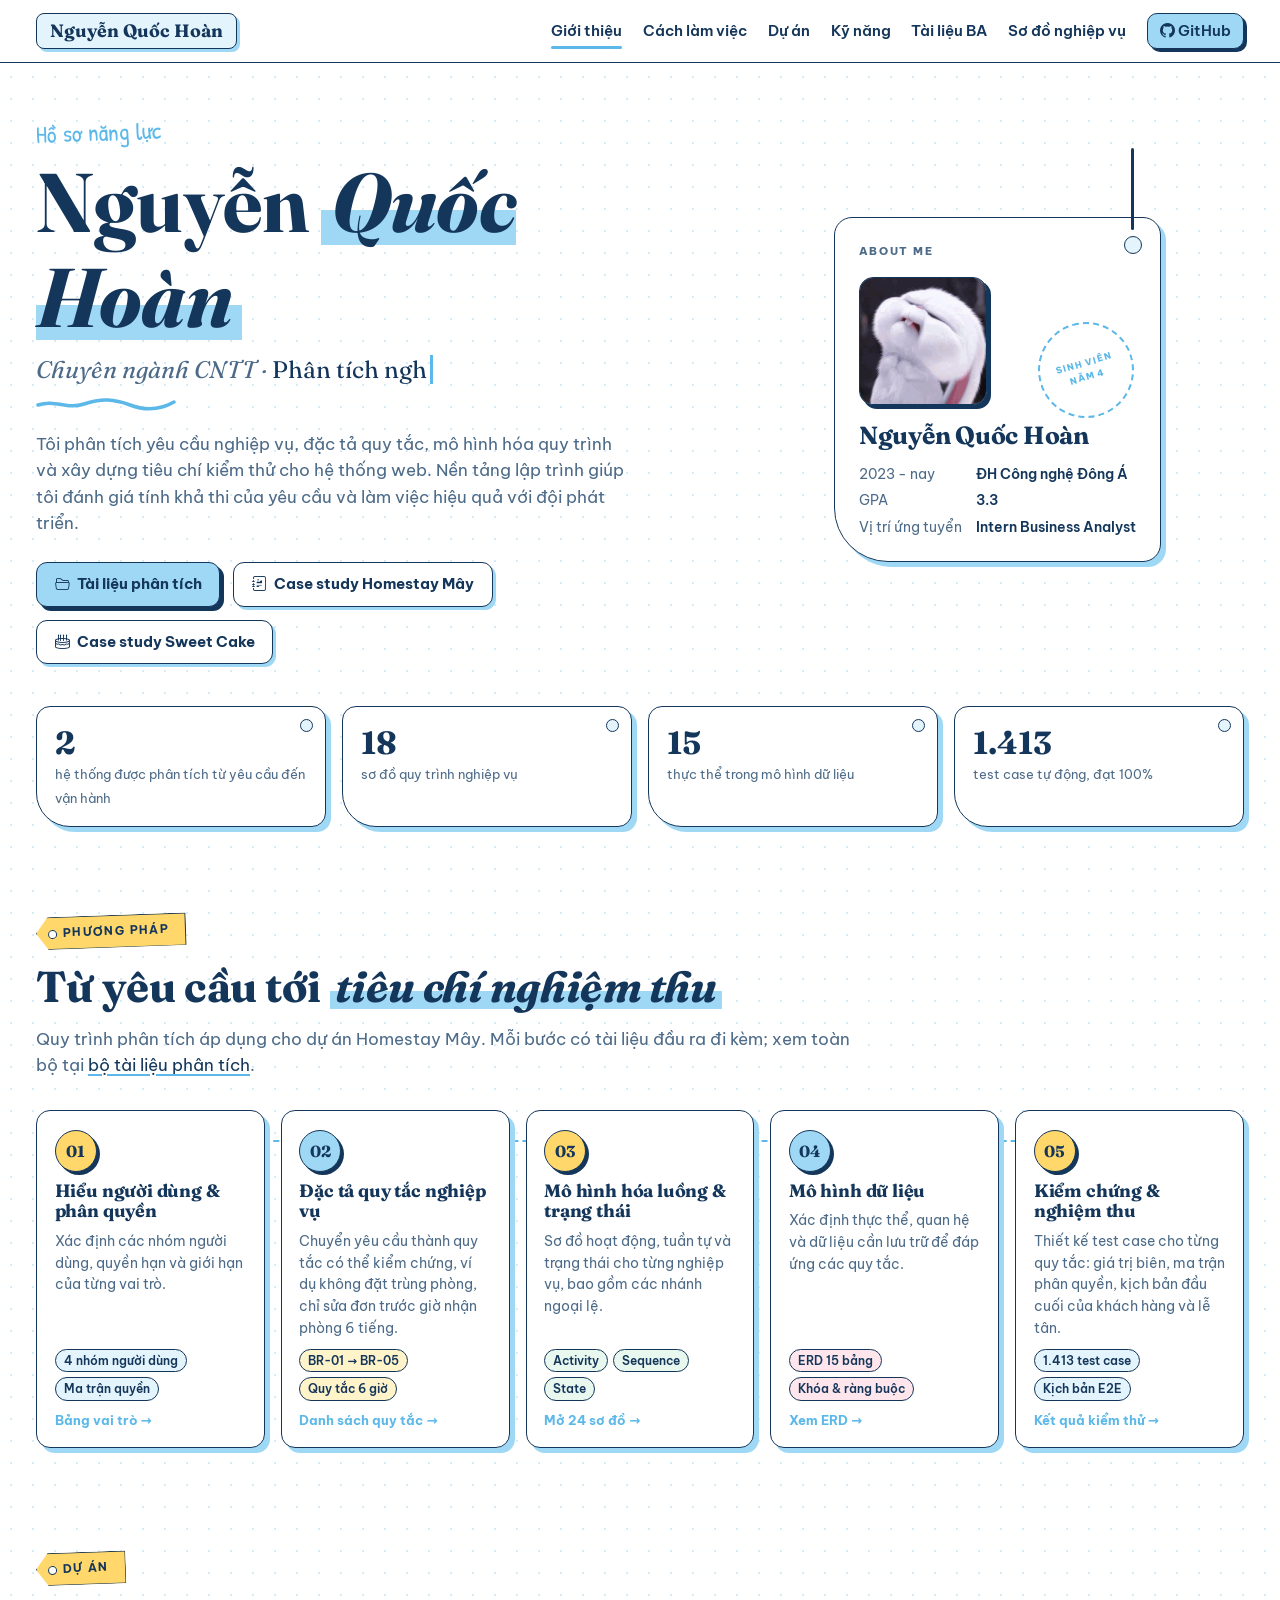
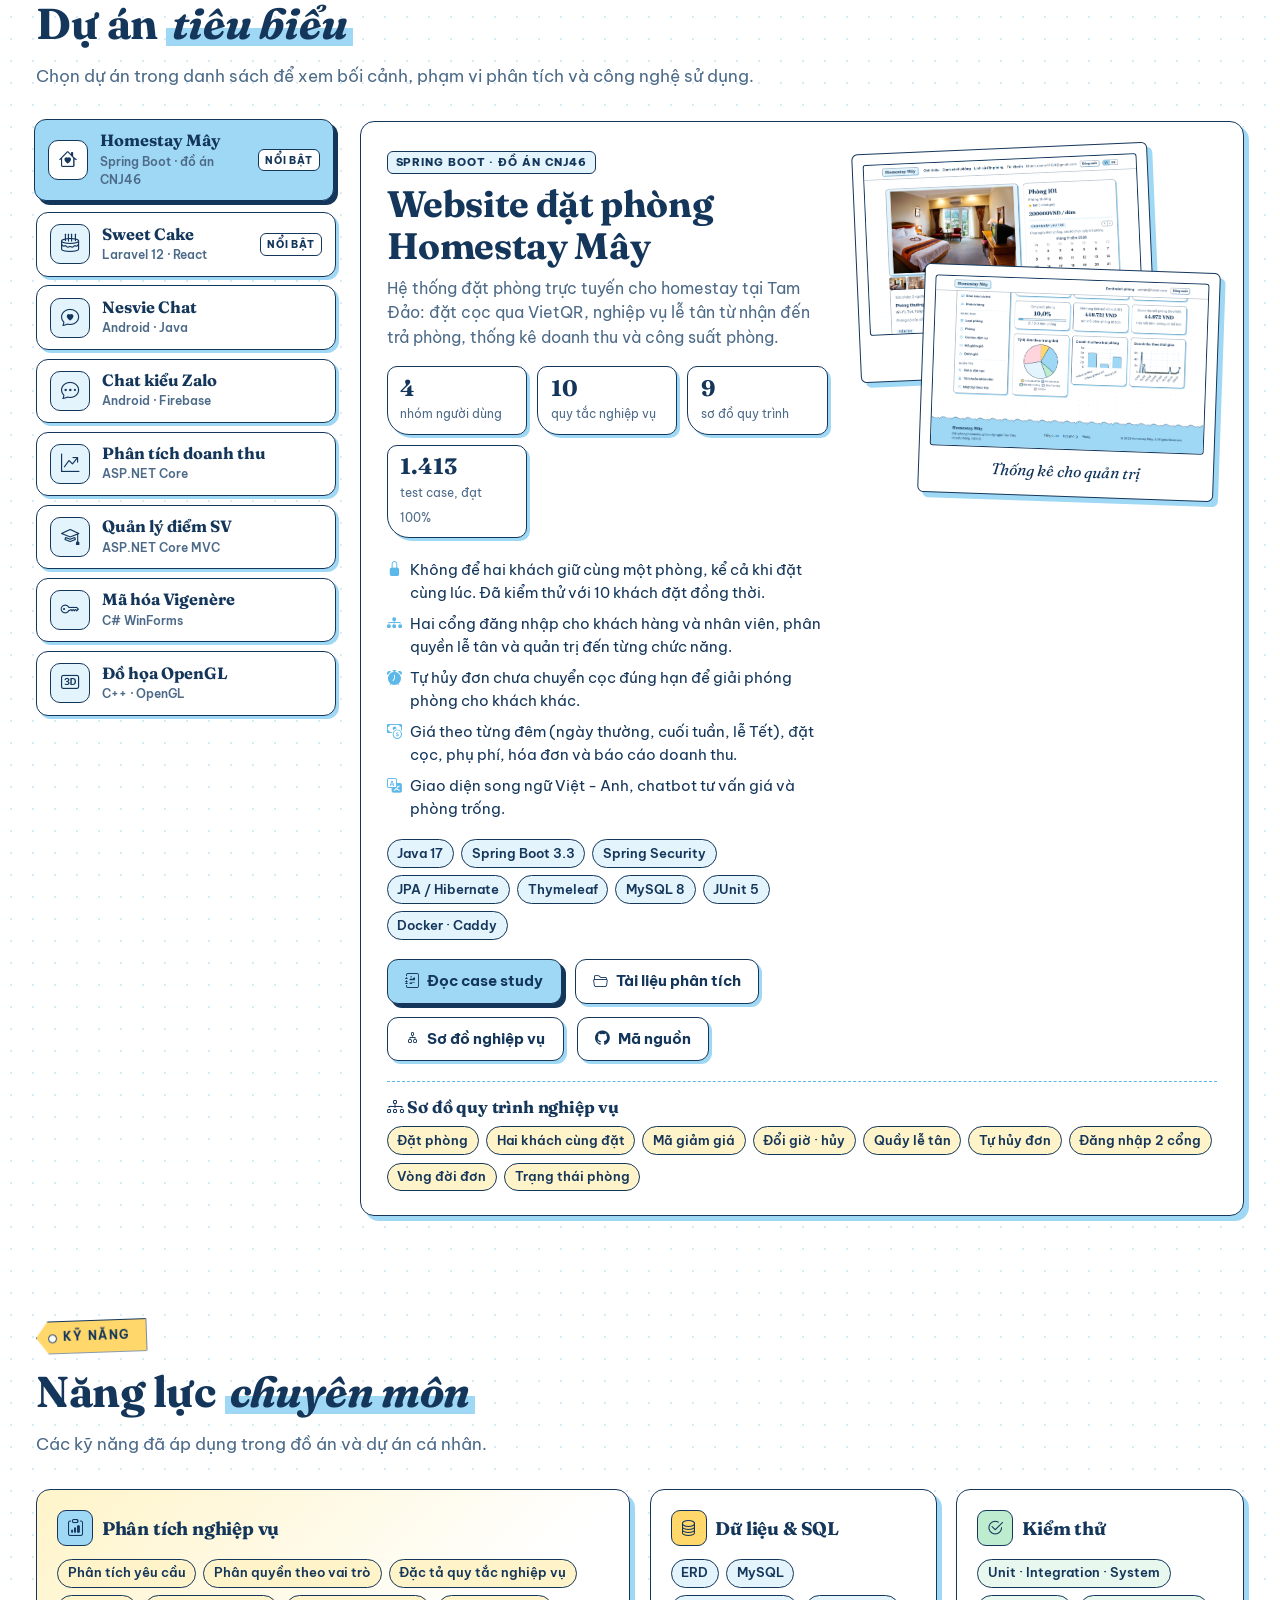
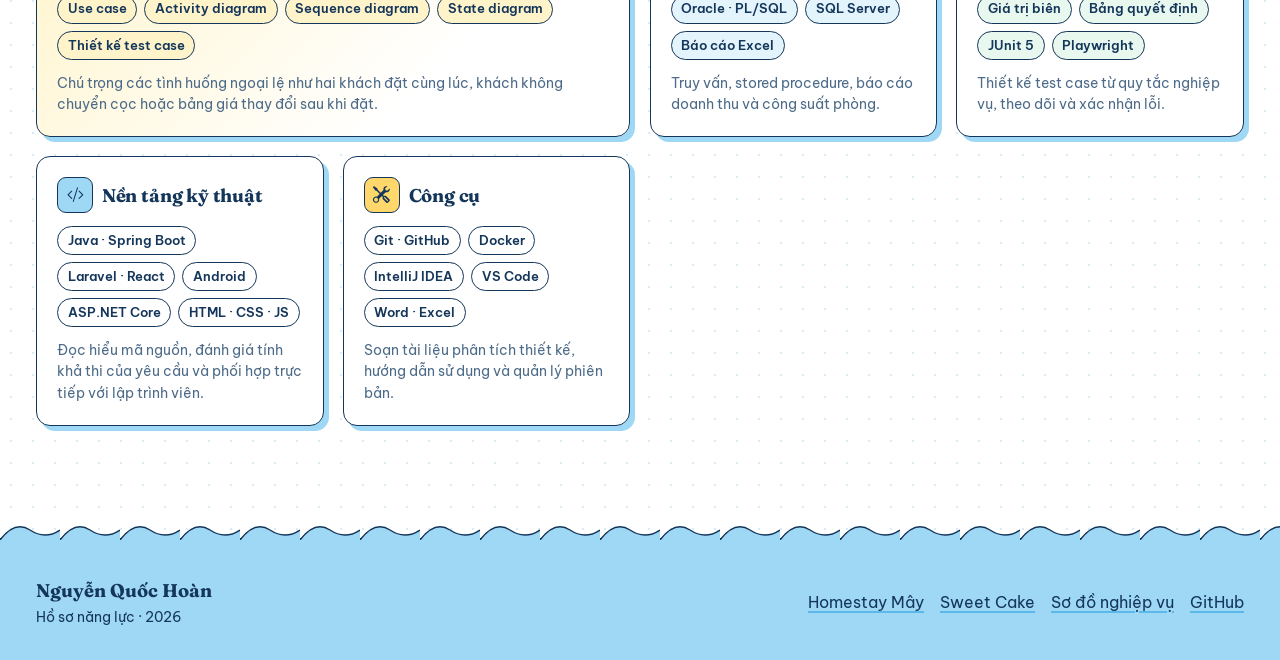
==== commit d6798500: "Doi vi tri ung tuyen thanh Intern Business Analyst Co-Authored-By: Claude Opus 5.5 <noreply@anthropi" ====
--- a/index.html
+++ b/index.html
@@ -206,7 +206,7 @@
             <dl>
                 <dt>2023 - nay</dt><dd>ĐH Công nghệ Đông Á</dd>
                 <dt>GPA</dt><dd>3.3</dd>
-                <dt>Vị trí ứng tuyển</dt><dd>Fresher Business Analyst</dd>
+                <dt>Vị trí ứng tuyển</dt><dd>Intern Business Analyst</dd>
             </dl>
             <div class="stamp">SINH VIÊN NĂM 4</div>
         </div>
